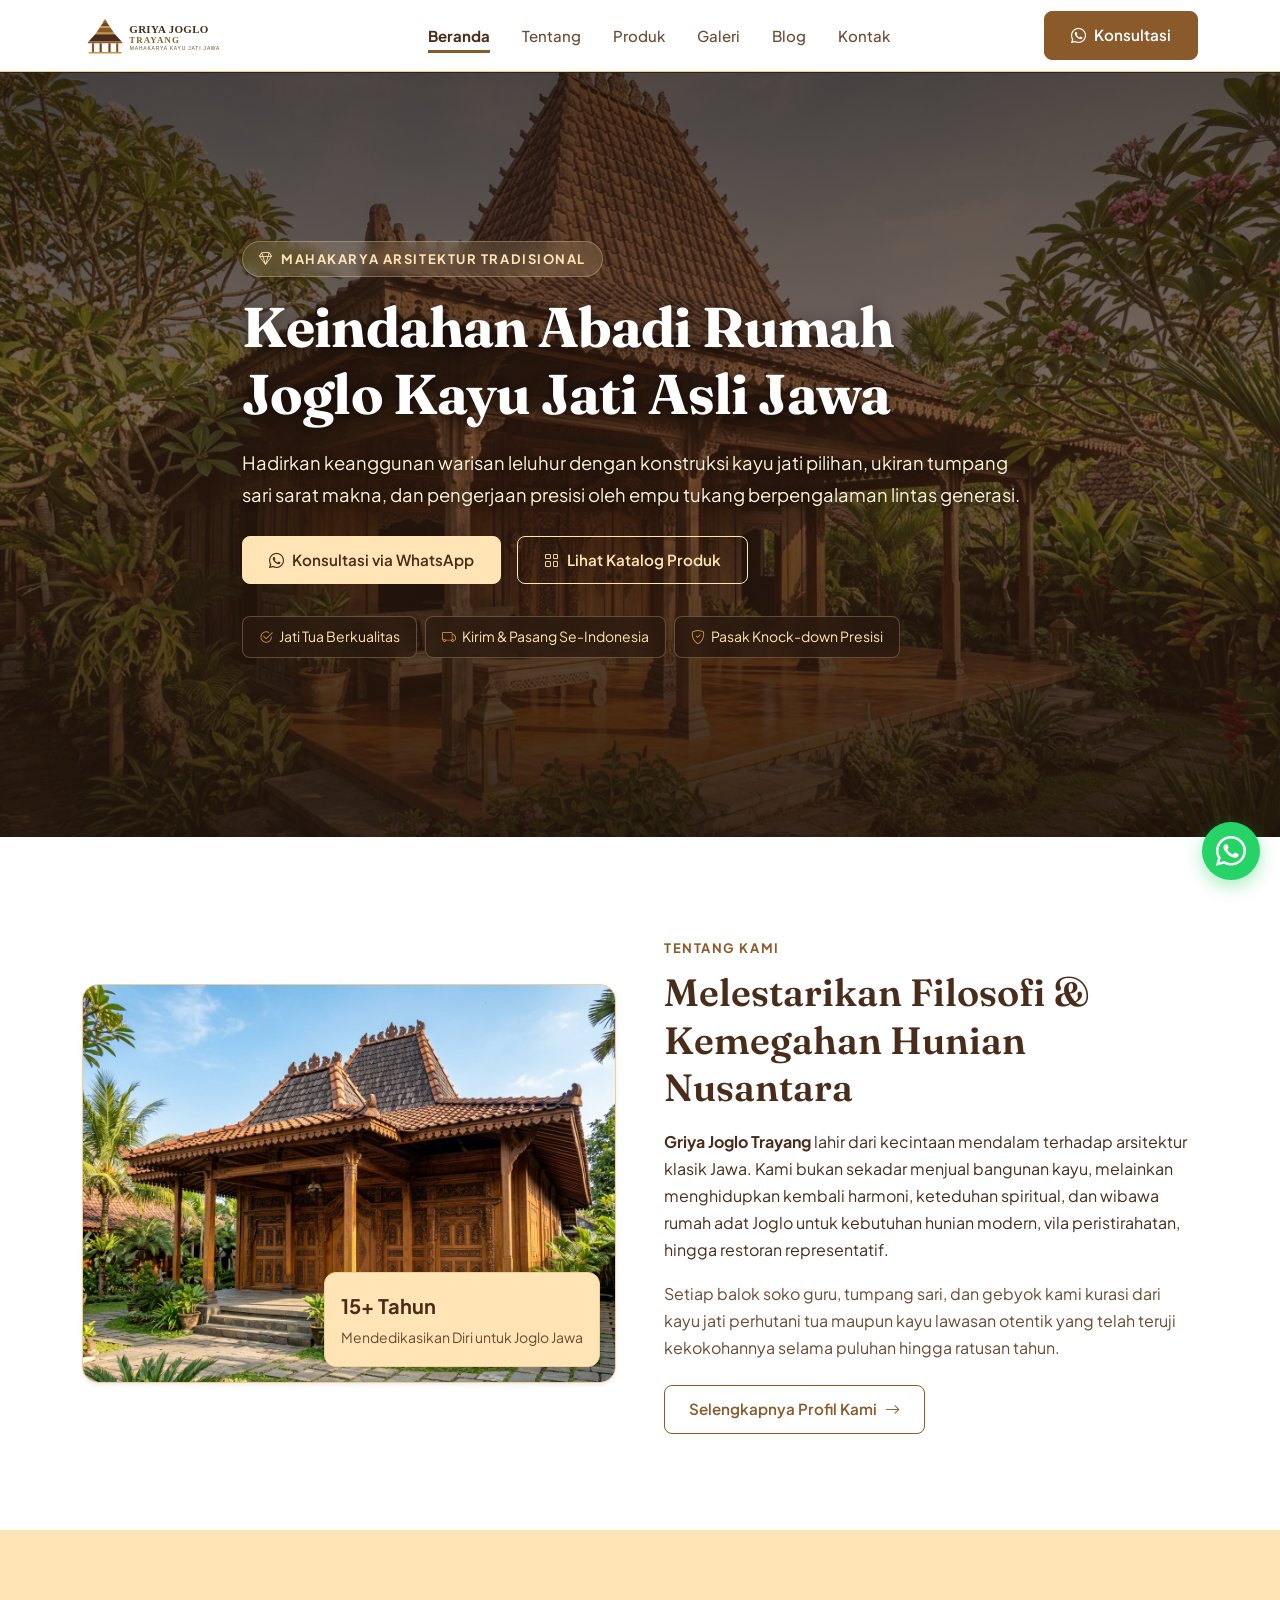
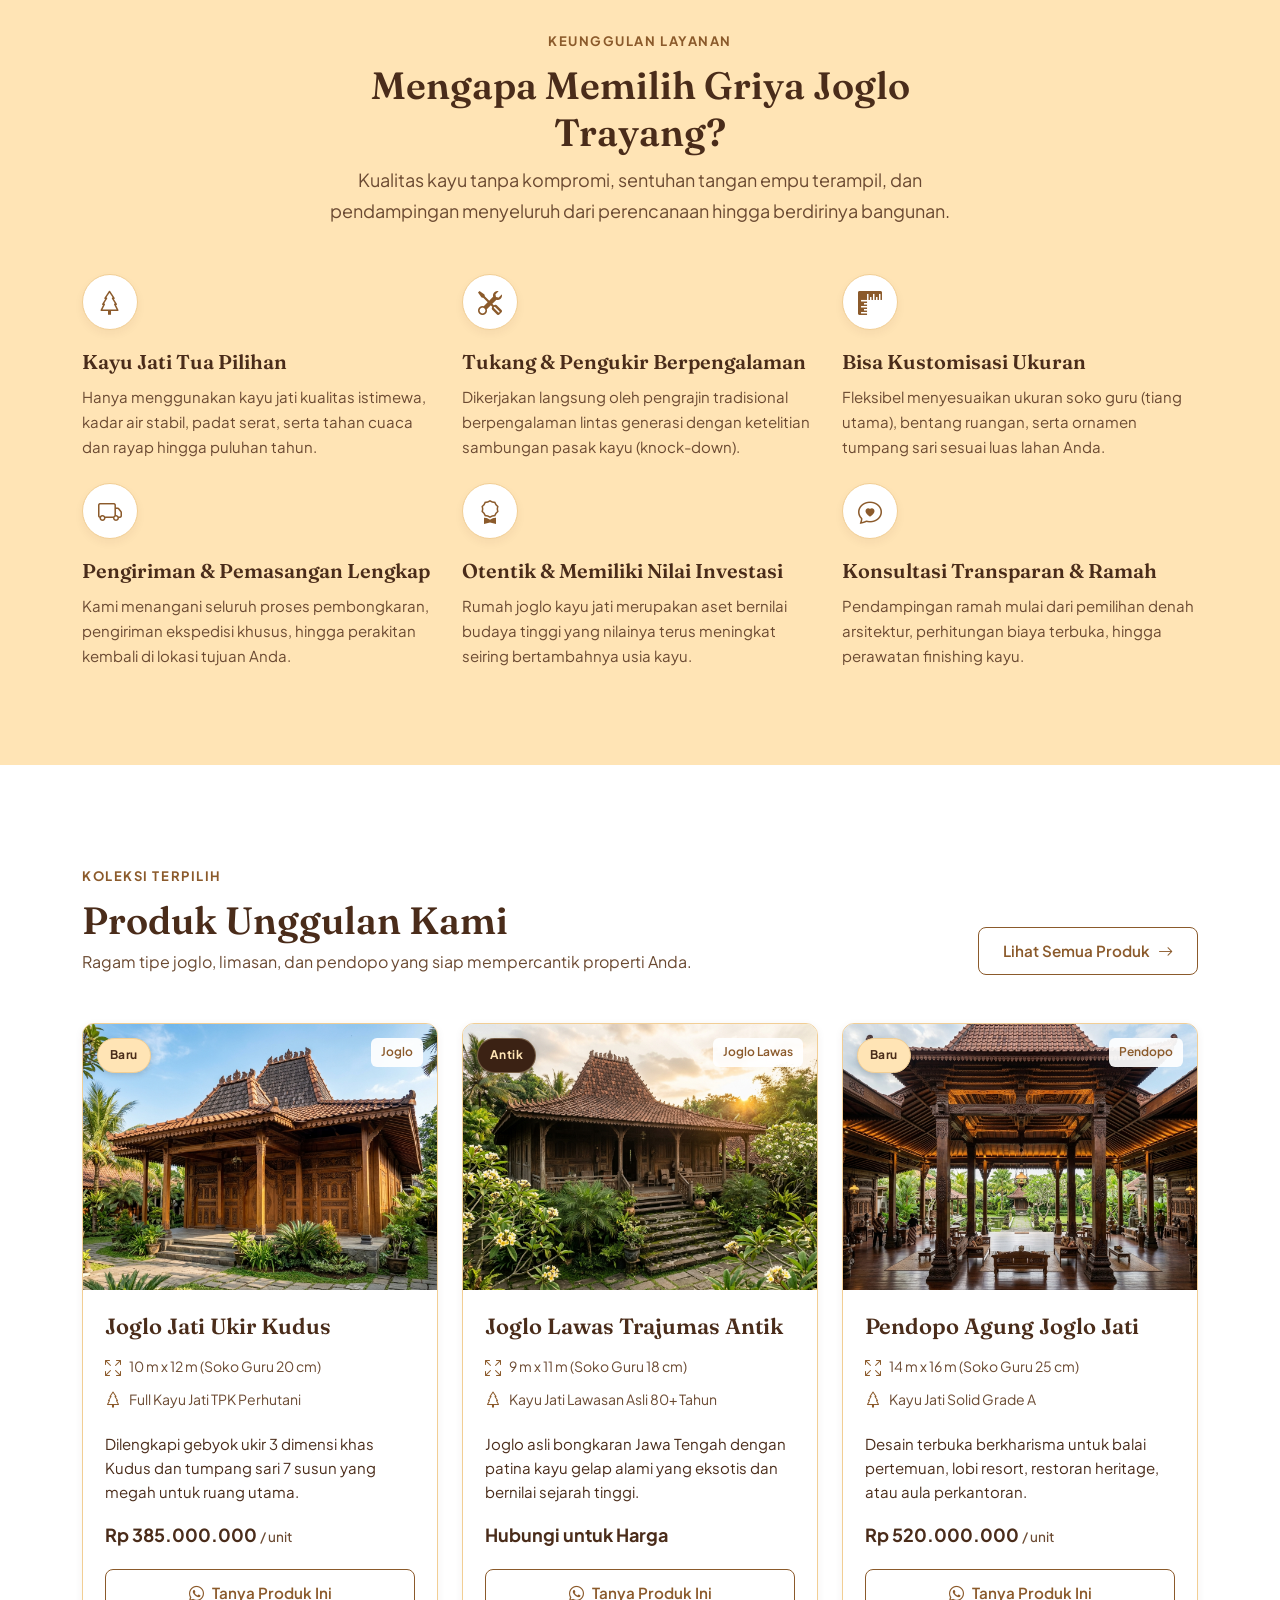
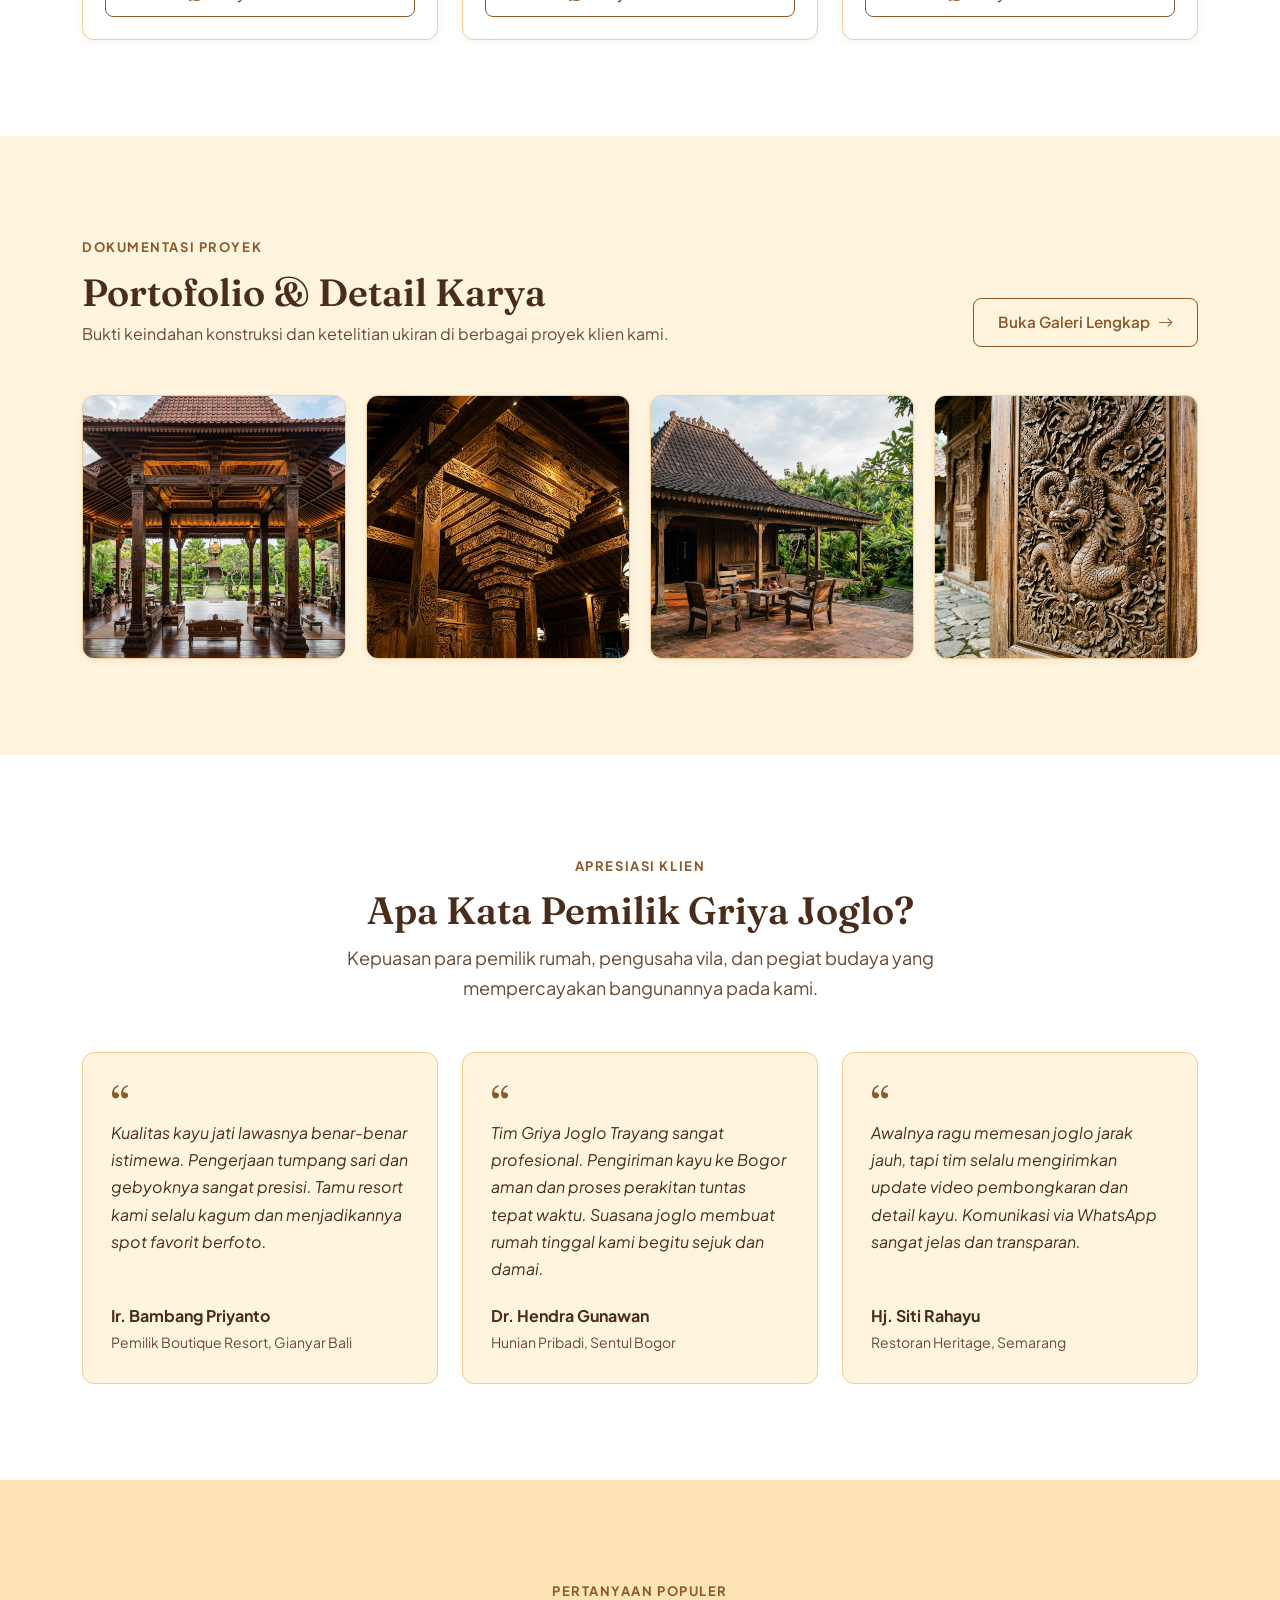
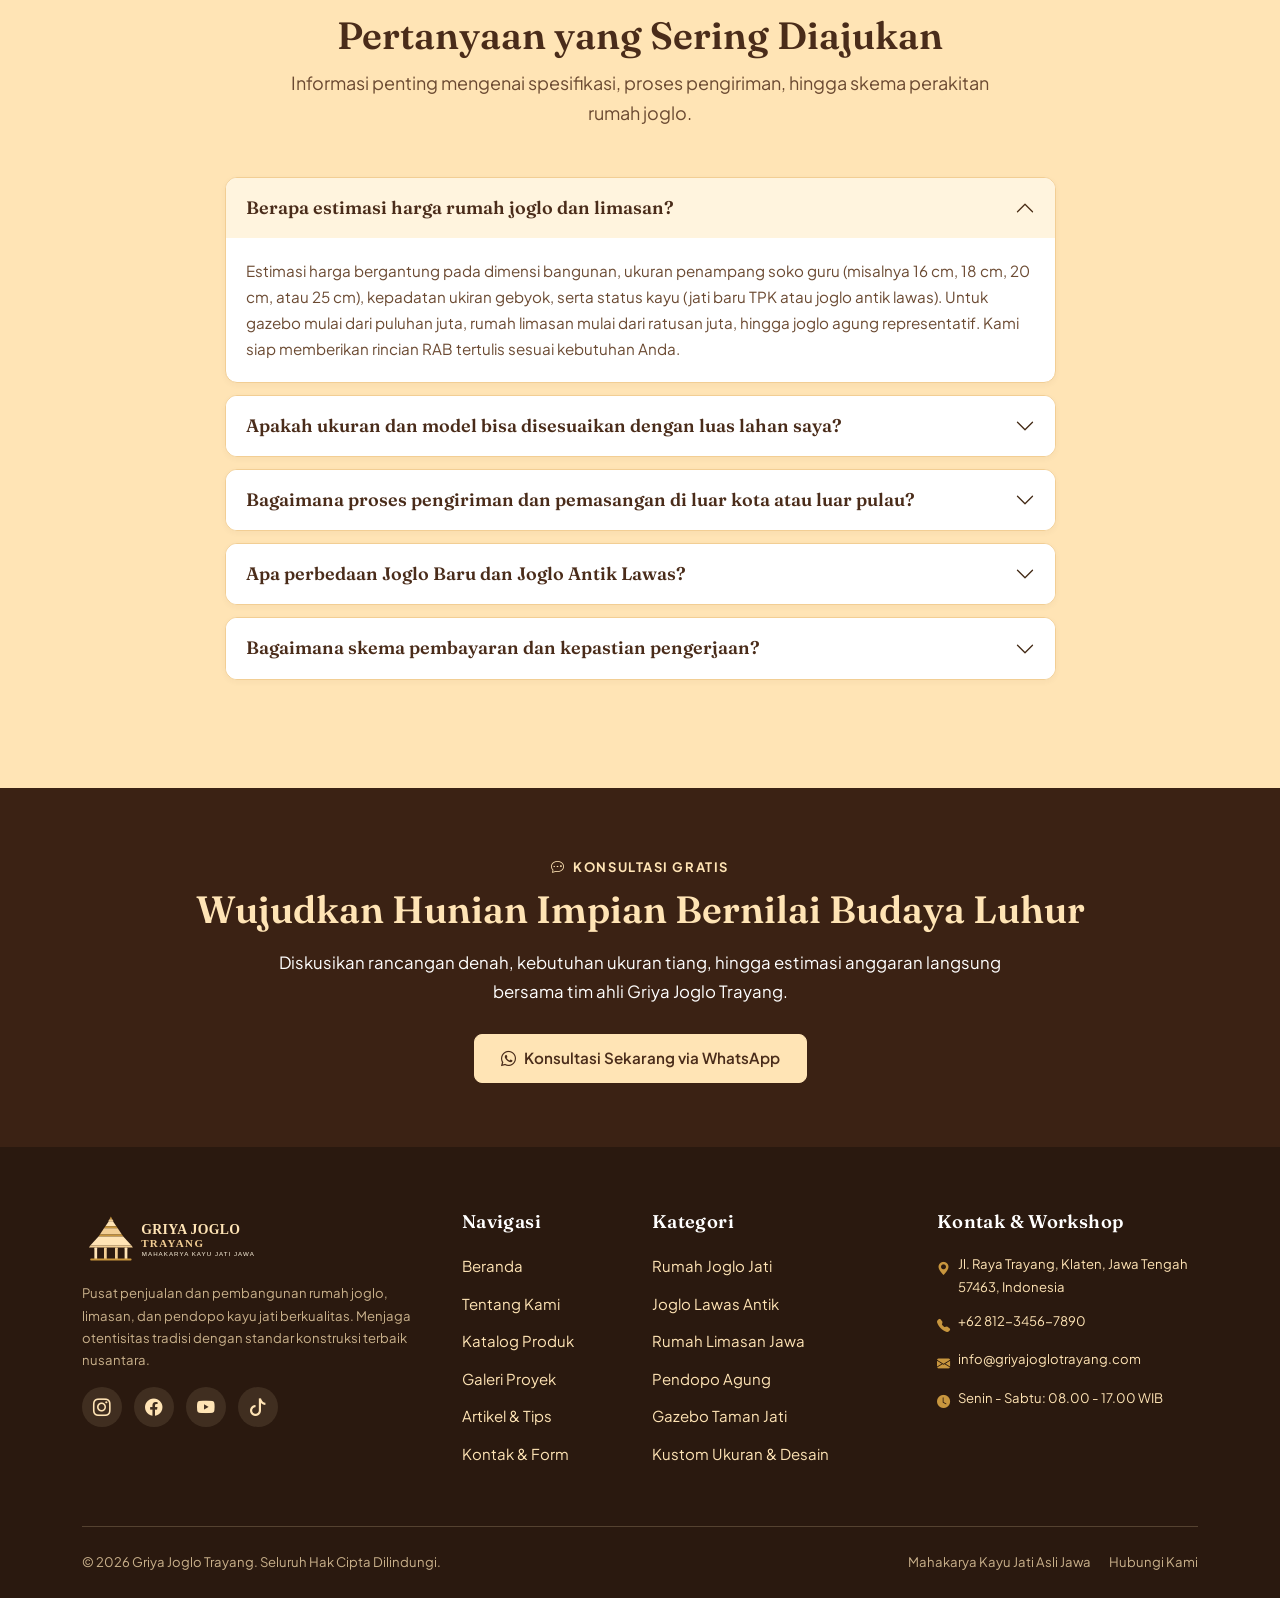
==== index.html @ 7062377d "first commit" ====
<!DOCTYPE html>
<html lang="id">
<head>
  <meta charset="UTF-8">
  <meta name="viewport" content="width=device-width, initial-scale=1.0">
  <title>Griya Joglo Trayang — Penjualan & Pengerjaan Rumah Joglo Jati Asli</title>
  <meta name="description" content="Spesialis penjualan dan pembangunan rumah joglo, limasan, dan pendopo kayu jati berkualitas tinggi. Melayani pembuatan baru, joglo antik lawas, custom ukuran, serta pengiriman dan perakitan ke seluruh Indonesia.">
  <meta name="keywords" content="jual rumah joglo, joglo jati, harga rumah joglo, joglo antik, pendopo joglo, rumah limasan, griya joglo trayang">
  <link rel="canonical" href="https://griyajoglotrayang.com/">

  <!-- Open Graph / Facebook -->
  <meta property="og:type" content="website">
  <meta property="og:url" content="https://griyajoglotrayang.com/">
  <meta property="og:title" content="Griya Joglo Trayang — Mahakarya Rumah Joglo Kayu Jati">
  <meta property="og:description" content="Katalog rumah joglo, limasan, dan pendopo kayu jati pilihan dengan pengerjaan tukang ahli berpengalaman. Konsultasi langsung via WhatsApp.">
  <meta property="og:image" content="assets/img/hero.jpg">

  <!-- Google Fonts -->
  <link rel="preconnect" href="https://fonts.googleapis.com">
  <link rel="preconnect" href="https://fonts.gstatic.com" crossorigin>
  <link href="https://fonts.googleapis.com/css2?family=Fraunces:opsz,wght@9..144,600&family=Plus+Jakarta+Sans:wght@400;500;600;700&display=swap" rel="stylesheet">

  <!-- Bootstrap 5.3 CSS & Icons -->
  <link href="https://cdn.jsdelivr.net/npm/bootstrap@5.3.3/dist/css/bootstrap.min.css" rel="stylesheet" integrity="sha384-QWTKZyjpPEjISv5WaRU9OFeRpok6YctnYmDr5pNlyT2bRjXh0JMhjY6hW+ALEwIH" crossorigin="anonymous">
  <link rel="stylesheet" href="https://cdn.jsdelivr.net/npm/bootstrap-icons@1.11.3/font/bootstrap-icons.min.css">

  <!-- Custom Stylesheet -->
  <link rel="stylesheet" href="assets/css/style.css">

  <!-- Structured Data JSON-LD -->
  <script type="application/ld+json">
  {
    "@context": "https://schema.org",
    "@graph": [
      {
        "@type": "Organization",
        "@id": "https://griyajoglotrayang.com/#organization",
        "name": "Griya Joglo Trayang",
        "url": "https://griyajoglotrayang.com/",
        "logo": "https://griyajoglotrayang.com/assets/img/logo.jpg",
        "description": "Pusat penjualan dan pembangunan rumah joglo, limasan, pendopo kayu jati berkualitas di Indonesia.",
        "telephone": "+6281234567890",
        "address": {
          "@type": "PostalAddress",
          "streetAddress": "Jl. Raya Trayang",
          "addressLocality": "Klaten",
          "addressRegion": "Jawa Tengah",
          "postalCode": "57463",
          "addressCountry": "ID"
        }
      },
      {
        "@type": "LocalBusiness",
        "@id": "https://griyajoglotrayang.com/#localbusiness",
        "name": "Griya Joglo Trayang",
        "image": "https://griyajoglotrayang.com/assets/img/hero.jpg",
        "telephone": "+6281234567890",
        "priceRange": "$$$$",
        "address": {
          "@type": "PostalAddress",
          "streetAddress": "Jl. Raya Trayang",
          "addressLocality": "Klaten",
          "addressRegion": "Jawa Tengah",
          "postalCode": "57463",
          "addressCountry": "ID"
        }
      },
      {
        "@type": "FAQPage",
        "mainEntity": [
          {
            "@type": "Question",
            "name": "Berapa kisaran harga rumah joglo di Griya Joglo Trayang?",
            "acceptedAnswer": {
              "@type": "Answer",
              "text": "Harga bervariasi mulai dari puluhan juta untuk gazebo taman hingga ratusan juta rupiah untuk joglo full jati dengan soko guru besar dan ukiran tumpang sari. Kami menyediakan transparansi estimasi biaya sesuai ukuran dan jenis kayu."
            }
          },
          {
            "@type": "Question",
            "name": "Apakah melayani pengiriman dan perakitan ke luar Jawa?",
            "acceptedAnswer": {
              "@type": "Answer",
              "text": "Ya, kami melayani pengiriman material dan instalasi lengkap bersama tim tukang ahli kami ke seluruh wilayah Indonesia (Sumatera, Kalimantan, Sulawesi, Bali, dll)."
            }
          },
          {
            "@type": "Question",
            "name": "Apa jenis kayu yang digunakan untuk rumah joglo?",
            "acceptedAnswer": {
              "@type": "Answer",
              "text": "Kayu utama yang kami gunakan adalah Kayu Jati Pilihan (Jati Perhutani / TPK dan Kayu Jati Lawas Reklamasi berpatina antik yang sudah kering sempurna dan anti rayap)."
            }
          }
        ]
      }
    ]
  }
  </script>
</head>
<body>

  <!-- 1. Header / Navbar -->
  <header>
    <nav class="navbar navbar-expand-lg gjt-navbar sticky-top" aria-label="Navigasi Utama">
      <div class="container">
        <a class="navbar-brand d-flex align-items-center" href="index.html" aria-label="Griya Joglo Trayang Beranda">
          <img src="assets/img/logo-light.svg" alt="Logo Griya Joglo Trayang" width="220" height="55">
        </a>
        <button class="navbar-toggler" type="button" data-bs-toggle="collapse" data-bs-target="#navbarMain" aria-controls="navbarMain" aria-expanded="false" aria-label="Buka navigasi menu">
          <i class="bi bi-list fs-2 text-ink"></i>
        </button>

        <div class="collapse navbar-collapse" id="navbarMain">
          <ul class="navbar-nav mx-auto mb-2 mb-lg-0">
            <li class="nav-item">
              <a class="nav-link active" aria-current="page" href="index.html">Beranda</a>
            </li>
            <li class="nav-item">
              <a class="nav-link" href="tentang.html">Tentang</a>
            </li>
            <li class="nav-item">
              <a class="nav-link" href="produk.html">Produk</a>
            </li>
            <li class="nav-item">
              <a class="nav-link" href="galeri.html">Galeri</a>
            </li>
            <li class="nav-item">
              <a class="nav-link" href="blog.html">Blog</a>
            </li>
            <li class="nav-item">
              <a class="nav-link" href="kontak.html">Kontak</a>
            </li>
          </ul>
          <div class="d-flex align-items-center mt-3 mt-lg-0">
            <a href="https://wa.me/6281234567890?text=Halo%20Griya%20Joglo%20Trayang,%20saya%20ingin%20berkonsultasi%20mengenai%20pembuatan%20rumah%20joglo." target="_blank" rel="noopener noreferrer" class="btn btn-primary w-100 w-lg-auto" aria-label="Konsultasi via WhatsApp">
              <i class="bi bi-whatsapp"></i> Konsultasi
            </a>
          </div>
        </div>
      </div>
    </nav>
  </header>

  <main>
    <!-- 2. Hero Section with Video Background -->
    <section class="hero-section" aria-label="Hero Griya Joglo Trayang">
      <!-- Background Video Player -->
      <div class="hero-video-wrap">
        <video class="hero-video" autoplay muted loop playsinline poster="assets/img/hero.jpg">
          <source src="assets/vidio/background.mp4" type="video/mp4">
          <source src="assets/video/background.mp4" type="video/mp4">
          <source src="background.mp4" type="video/mp4">
          Browser Anda tidak mendukung video tag.
        </video>
        <div class="hero-video-overlay"></div>
      </div>

      <!-- Hero Content Overlay -->
      <div class="container position-relative hero-content">
        <div class="reveal">
          <span class="eyebrow"><i class="bi bi-gem me-1"></i> Mahakarya Arsitektur Tradisional</span>
          <h1 class="display-4 fw-bold">Keindahan Abadi Rumah Joglo Kayu Jati Asli Jawa</h1>
          <p class="lead-text mb-4 text-constrained">
            Hadirkan keanggunan warisan leluhur dengan konstruksi kayu jati pilihan, ukiran tumpang sari sarat makna, dan pengerjaan presisi oleh empu tukang berpengalaman lintas generasi.
          </p>
          <div class="d-flex flex-wrap gap-3 mb-4">
            <a href="https://wa.me/6281234567890?text=Halo%20Griya%20Joglo%20Trayang,%20saya%20tertarik%20konsultasi%20desain%20dan%20anggaran%20rumah%20joglo." target="_blank" rel="noopener noreferrer" class="btn btn-moccasin btn-lg" aria-label="Konsultasi via WhatsApp">
              <i class="bi bi-whatsapp"></i> Konsultasi via WhatsApp
            </a>
            <a href="produk.html" class="btn btn-outline-moccasin btn-lg">
              <i class="bi bi-grid"></i> Lihat Katalog Produk
            </a>
          </div>
          <div class="d-flex flex-wrap gap-2 text-moccasin pt-2">
            <div class="hero-badge-pill"><i class="bi bi-check2-circle text-gold me-1"></i> Jati Tua Berkualitas</div>
            <div class="hero-badge-pill"><i class="bi bi-truck text-gold me-1"></i> Kirim & Pasang Se-Indonesia</div>
            <div class="hero-badge-pill"><i class="bi bi-shield-check text-gold me-1"></i> Pasak Knock-down Presisi</div>
          </div>
        </div>
      </div>
    </section>

    <!-- 3. Tentang Section (Putih) -->
    <section class="section-padding bg-white" aria-labelledby="heading-tentang">
      <div class="container">
        <div class="row align-items-center g-5">
          <div class="col-lg-6 order-2 order-lg-1 reveal">
            <div class="position-relative">
              <img src="assets/img/joglo-kudus.jpg" alt="Keahlian Pahat dan Gebyok Joglo Kudus" class="img-fluid rounded-4 shadow-sm border" width="600" height="450" loading="lazy">
              <div class="bg-moccasin p-3 rounded-3 border position-absolute bottom-0 end-0 m-3 d-none d-sm-block shadow-sm">
                <span class="d-block fw-bold text-ink fs-5 font-serif">15+ Tahun</span>
                <span class="small text-ink-muted">Mendedikasikan Diri untuk Joglo Jawa</span>
              </div>
            </div>
          </div>
          <div class="col-lg-6 order-1 order-lg-2 reveal">
            <span class="eyebrow">Tentang Kami</span>
            <h2 id="heading-tentang" class="mb-3">Melestarikan Filosofi & Kemegahan Hunian Nusantara</h2>
            <p class="text-constrained mb-3">
              <strong>Griya Joglo Trayang</strong> lahir dari kecintaan mendalam terhadap arsitektur klasik Jawa. Kami bukan sekadar menjual bangunan kayu, melainkan menghidupkan kembali harmoni, keteduhan spiritual, dan wibawa rumah adat Joglo untuk kebutuhan hunian modern, vila peristirahatan, hingga restoran representatif.
            </p>
            <p class="text-constrained text-ink-muted mb-4">
              Setiap balok soko guru, tumpang sari, dan gebyok kami kurasi dari kayu jati perhutani tua maupun kayu lawasan otentik yang telah teruji kekokohannya selama puluhan hingga ratusan tahun.
            </p>
            <a href="tentang.html" class="btn btn-outline-brand">
              Selengkapnya Profil Kami <i class="bi bi-arrow-right"></i>
            </a>
          </div>
        </div>
      </div>
    </section>

    <!-- 4. Why Choose Us Section (Moccasin) -->
    <section class="section-padding bg-moccasin" aria-labelledby="heading-why">
      <div class="container">
        <div class="section-header text-center mx-auto" style="max-width: 680px;">
          <span class="eyebrow">Keunggulan Layanan</span>
          <h2 id="heading-why" class="mb-2">Mengapa Memilih Griya Joglo Trayang?</h2>
          <p class="lead-text">Kualitas kayu tanpa kompromi, sentuhan tangan empu terampil, dan pendampingan menyeluruh dari perencanaan hingga berdirinya bangunan.</p>
        </div>

        <div class="row g-4">
          <div class="col-md-6 col-lg-4 reveal">
            <div class="feature-box">
              <div class="feature-icon-bubble">
                <i class="bi bi-tree"></i>
              </div>
              <h3>Kayu Jati Tua Pilihan</h3>
              <p>Hanya menggunakan kayu jati kualitas istimewa, kadar air stabil, padat serat, serta tahan cuaca dan rayap hingga puluhan tahun.</p>
            </div>
          </div>

          <div class="col-md-6 col-lg-4 reveal">
            <div class="feature-box">
              <div class="feature-icon-bubble">
                <i class="bi bi-tools"></i>
              </div>
              <h3>Tukang & Pengukir Berpengalaman</h3>
              <p>Dikerjakan langsung oleh pengrajin tradisional berpengalaman lintas generasi dengan ketelitian sambungan pasak kayu (knock-down).</p>
            </div>
          </div>

          <div class="col-md-6 col-lg-4 reveal">
            <div class="feature-box">
              <div class="feature-icon-bubble">
                <i class="bi bi-rulers"></i>
              </div>
              <h3>Bisa Kustomisasi Ukuran</h3>
              <p>Fleksibel menyesuaikan ukuran soko guru (tiang utama), bentang ruangan, serta ornamen tumpang sari sesuai luas lahan Anda.</p>
            </div>
          </div>

          <div class="col-md-6 col-lg-4 reveal">
            <div class="feature-box">
              <div class="feature-icon-bubble">
                <i class="bi bi-truck"></i>
              </div>
              <h3>Pengiriman & Pemasangan Lengkap</h3>
              <p>Kami menangani seluruh proses pembongkaran, pengiriman ekspedisi khusus, hingga perakitan kembali di lokasi tujuan Anda.</p>
            </div>
          </div>

          <div class="col-md-6 col-lg-4 reveal">
            <div class="feature-box">
              <div class="feature-icon-bubble">
                <i class="bi bi-award"></i>
              </div>
              <h3>Otentik & Memiliki Nilai Investasi</h3>
              <p>Rumah joglo kayu jati merupakan aset bernilai budaya tinggi yang nilainya terus meningkat seiring bertambahnya usia kayu.</p>
            </div>
          </div>

          <div class="col-md-6 col-lg-4 reveal">
            <div class="feature-box">
              <div class="feature-icon-bubble">
                <i class="bi bi-chat-heart"></i>
              </div>
              <h3>Konsultasi Transparan & Ramah</h3>
              <p>Pendampingan ramah mulai dari pemilihan denah arsitektur, perhitungan biaya terbuka, hingga perawatan finishing kayu.</p>
            </div>
          </div>
        </div>
      </div>
    </section>

    <!-- 5. Produk Unggulan Section (Putih) -->
    <section class="section-padding bg-white" aria-labelledby="heading-produk-beranda">
      <div class="container">
        <div class="d-flex flex-column flex-md-row justify-content-between align-items-md-end section-header">
          <div>
            <span class="eyebrow">Koleksi Terpilih</span>
            <h2 id="heading-produk-beranda" class="mb-1">Produk Unggulan Kami</h2>
            <p class="text-ink-muted mb-0">Ragam tipe joglo, limasan, dan pendopo yang siap mempercantik properti Anda.</p>
          </div>
          <div class="mt-3 mt-md-0">
            <a href="produk.html" class="btn btn-outline-brand">
              Lihat Semua Produk <i class="bi bi-arrow-right"></i>
            </a>
          </div>
        </div>

        <div class="row g-4">
          <!-- Card 1 -->
          <div class="col-md-6 col-lg-4 reveal">
            <div class="gjt-card">
              <div class="card-img-wrap">
                <span class="badge-condition baru">Baru</span>
                <span class="badge-category">Joglo</span>
                <img src="assets/img/joglo-kudus.jpg" alt="Joglo Jati Ukir Kudus" width="600" height="450" loading="lazy">
              </div>
              <div class="card-body-custom">
                <h3>Joglo Jati Ukir Kudus</h3>
                <ul class="product-specs">
                  <li><i class="bi bi-arrows-fullscreen"></i> 10 m x 12 m (Soko Guru 20 cm)</li>
                  <li><i class="bi bi-tree"></i> Full Kayu Jati TPK Perhutani</li>
                </ul>
                <p class="product-desc">Dilengkapi gebyok ukir 3 dimensi khas Kudus dan tumpang sari 7 susun yang megah untuk ruang utama.</p>
                <div class="product-price">Rp 385.000.000 <span>/ unit</span></div>
                <button type="button" class="btn btn-outline-brand w-100 mt-auto" onclick="tanyaProduk('Joglo Jati Ukir Kudus')">
                  <i class="bi bi-whatsapp"></i> Tanya Produk Ini
                </button>
              </div>
            </div>
          </div>

          <!-- Card 2 -->
          <div class="col-md-6 col-lg-4 reveal">
            <div class="gjt-card">
              <div class="card-img-wrap">
                <span class="badge-condition antik">Antik</span>
                <span class="badge-category">Joglo Lawas</span>
                <img src="assets/img/joglo-antik.jpg" alt="Joglo Lawas Antik Trajumas" width="600" height="450" loading="lazy">
              </div>
              <div class="card-body-custom">
                <h3>Joglo Lawas Trajumas Antik</h3>
                <ul class="product-specs">
                  <li><i class="bi bi-arrows-fullscreen"></i> 9 m x 11 m (Soko Guru 18 cm)</li>
                  <li><i class="bi bi-tree"></i> Kayu Jati Lawasan Asli 80+ Tahun</li>
                </ul>
                <p class="product-desc">Joglo asli bongkaran Jawa Tengah dengan patina kayu gelap alami yang eksotis dan bernilai sejarah tinggi.</p>
                <div class="product-price">Hubungi untuk Harga</div>
                <button type="button" class="btn btn-outline-brand w-100 mt-auto" onclick="tanyaProduk('Joglo Lawas Trajumas Antik')">
                  <i class="bi bi-whatsapp"></i> Tanya Produk Ini
                </button>
              </div>
            </div>
          </div>

          <!-- Card 3 -->
          <div class="col-md-6 col-lg-4 reveal">
            <div class="gjt-card">
              <div class="card-img-wrap">
                <span class="badge-condition baru">Baru</span>
                <span class="badge-category">Pendopo</span>
                <img src="assets/img/joglo-pendopo.jpg" alt="Pendopo Agung Joglo Jati" width="600" height="450" loading="lazy">
              </div>
              <div class="card-body-custom">
                <h3>Pendopo Agung Joglo Jati</h3>
                <ul class="product-specs">
                  <li><i class="bi bi-arrows-fullscreen"></i> 14 m x 16 m (Soko Guru 25 cm)</li>
                  <li><i class="bi bi-tree"></i> Kayu Jati Solid Grade A</li>
                </ul>
                <p class="product-desc">Desain terbuka berkharisma untuk balai pertemuan, lobi resort, restoran heritage, atau aula perkantoran.</p>
                <div class="product-price">Rp 520.000.000 <span>/ unit</span></div>
                <button type="button" class="btn btn-outline-brand w-100 mt-auto" onclick="tanyaProduk('Pendopo Agung Joglo Jati')">
                  <i class="bi bi-whatsapp"></i> Tanya Produk Ini
                </button>
              </div>
            </div>
          </div>
        </div>
      </div>
    </section>

    <!-- 6. Galeri Cuplikan Section (Moccasin Soft) -->
    <section class="section-padding bg-moccasin-soft" aria-labelledby="heading-galeri-beranda">
      <div class="container">
        <div class="d-flex flex-column flex-md-row justify-content-between align-items-md-end section-header">
          <div>
            <span class="eyebrow">Dokumentasi Proyek</span>
            <h2 id="heading-galeri-beranda" class="mb-1">Portofolio & Detail Karya</h2>
            <p class="text-ink-muted mb-0">Bukti keindahan konstruksi dan ketelitian ukiran di berbagai proyek klien kami.</p>
          </div>
          <div class="mt-3 mt-md-0">
            <a href="galeri.html" class="btn btn-outline-brand">
              Buka Galeri Lengkap <i class="bi bi-arrow-right"></i>
            </a>
          </div>
        </div>

        <div class="gallery-grid">
          <div class="gallery-item">
            <img src="assets/img/joglo-pendopo.jpg" alt="Pendopo Joglo Resort di Bali" width="400" height="400" loading="lazy">
            <div class="gallery-overlay">
              <span class="gallery-caption-title">Pendopo Resort Wisata</span>
              <span class="gallery-caption-sub">Proyek Ubud, Bali</span>
            </div>
          </div>
          <div class="gallery-item">
            <img src="assets/img/tumpang-sari.jpg" alt="Detail Ukir Tumpang Sari 9 Tingkat" width="400" height="400" loading="lazy">
            <div class="gallery-overlay">
              <span class="gallery-caption-title">Tumpang Sari 9 Tingkat</span>
              <span class="gallery-caption-sub">Detail Ukiran Khas Jawa</span>
            </div>
          </div>
          <div class="gallery-item">
            <img src="assets/img/rumah-limasan.jpg" alt="Rumah Limasan Jawa Modern" width="400" height="400" loading="lazy">
            <div class="gallery-overlay">
              <span class="gallery-caption-title">Rumah Limasan Jawa</span>
              <span class="gallery-caption-sub">Vila Keluarga, Yogyakarta</span>
            </div>
          </div>
          <div class="gallery-item">
            <img src="assets/img/gebyok-ukir.jpg" alt="Pintu Gebyok Ukir Relief Tiga Dimensi" width="400" height="400" loading="lazy">
            <div class="gallery-overlay">
              <span class="gallery-caption-title">Gebyok Relief 3D</span>
              <span class="gallery-caption-sub">Karya Empu Pengukir Trayang</span>
            </div>
          </div>
        </div>
      </div>
    </section>

    <!-- 7. Testimoni Section (Putih) -->
    <section class="section-padding bg-white" aria-labelledby="heading-testimoni">
      <div class="container">
        <div class="section-header text-center mx-auto" style="max-width: 680px;">
          <span class="eyebrow">Apresiasi Klien</span>
          <h2 id="heading-testimoni" class="mb-2">Apa Kata Pemilik Griya Joglo?</h2>
          <p class="lead-text">Kepuasan para pemilik rumah, pengusaha vila, dan pegiat budaya yang mempercayakan bangunannya pada kami.</p>
        </div>

        <div class="row g-4 testimonial-scroll-wrap">
          <!-- Testimoni 1 -->
          <div class="col-md-4 testimonial-scroll-item reveal">
            <div class="testimonial-card">
              <div>
                <span class="testimonial-quote-icon">“</span>
                <p class="testimonial-text">
                  Kualitas kayu jati lawasnya benar-benar istimewa. Pengerjaan tumpang sari dan gebyoknya sangat presisi. Tamu resort kami selalu kagum dan menjadikannya spot favorit berfoto.
                </p>
              </div>
              <div>
                <div class="testimonial-author">Ir. Bambang Priyanto</div>
                <div class="testimonial-location">Pemilik Boutique Resort, Gianyar Bali</div>
              </div>
            </div>
          </div>

          <!-- Testimoni 2 -->
          <div class="col-md-4 testimonial-scroll-item reveal">
            <div class="testimonial-card">
              <div>
                <span class="testimonial-quote-icon">“</span>
                <p class="testimonial-text">
                  Tim Griya Joglo Trayang sangat profesional. Pengiriman kayu ke Bogor aman dan proses perakitan tuntas tepat waktu. Suasana joglo membuat rumah tinggal kami begitu sejuk dan damai.
                </p>
              </div>
              <div>
                <div class="testimonial-author">Dr. Hendra Gunawan</div>
                <div class="testimonial-location">Hunian Pribadi, Sentul Bogor</div>
              </div>
            </div>
          </div>

          <!-- Testimoni 3 -->
          <div class="col-md-4 testimonial-scroll-item reveal">
            <div class="testimonial-card">
              <div>
                <span class="testimonial-quote-icon">“</span>
                <p class="testimonial-text">
                  Awalnya ragu memesan joglo jarak jauh, tapi tim selalu mengirimkan update video pembongkaran dan detail kayu. Komunikasi via WhatsApp sangat jelas dan transparan.
                </p>
              </div>
              <div>
                <div class="testimonial-author">Hj. Siti Rahayu</div>
                <div class="testimonial-location">Restoran Heritage, Semarang</div>
              </div>
            </div>
          </div>
        </div>
      </div>
    </section>

    <!-- 8. FAQ Section (Moccasin) -->
    <section class="section-padding bg-moccasin" aria-labelledby="heading-faq">
      <div class="container">
        <div class="section-header text-center mx-auto" style="max-width: 720px;">
          <span class="eyebrow">Pertanyaan Populer</span>
          <h2 id="heading-faq" class="mb-2">Pertanyaan yang Sering Diajukan</h2>
          <p class="lead-text">Informasi penting mengenai spesifikasi, proses pengiriman, hingga skema perakitan rumah joglo.</p>
        </div>

        <div class="row justify-content-center">
          <div class="col-lg-9">
            <div class="accordion accordion-gjt" id="accordionFaq">
              <!-- Item 1 -->
              <div class="accordion-item reveal">
                <h3 class="accordion-header" id="faqHeading1">
                  <button class="accordion-button" type="button" data-bs-toggle="collapse" data-bs-target="#faqCollapse1" aria-expanded="true" aria-controls="faqCollapse1">
                    Berapa estimasi harga rumah joglo dan limasan?
                  </button>
                </h3>
                <div id="faqCollapse1" class="accordion-collapse collapse show" aria-labelledby="faqHeading1" data-bs-parent="#accordionFaq">
                  <div class="accordion-body">
                    Estimasi harga bergantung pada dimensi bangunan, ukuran penampang soko guru (misalnya 16 cm, 18 cm, 20 cm, atau 25 cm), kepadatan ukiran gebyok, serta status kayu (jati baru TPK atau joglo antik lawas). Untuk gazebo mulai dari puluhan juta, rumah limasan mulai dari ratusan juta, hingga joglo agung representatif. Kami siap memberikan rincian RAB tertulis sesuai kebutuhan Anda.
                  </div>
                </div>
              </div>

              <!-- Item 2 -->
              <div class="accordion-item reveal">
                <h3 class="accordion-header" id="faqHeading2">
                  <button class="accordion-button collapsed" type="button" data-bs-toggle="collapse" data-bs-target="#faqCollapse2" aria-expanded="false" aria-controls="faqCollapse2">
                    Apakah ukuran dan model bisa disesuaikan dengan luas lahan saya?
                  </button>
                </h3>
                <div id="faqCollapse2" class="accordion-collapse collapse" aria-labelledby="faqHeading2" data-bs-parent="#accordionFaq">
                  <div class="accordion-body">
                    Tentu bisa. Kami menyediakan layanan kustomisasi ukuran ruang, tata letak dinding gebyok (apakah terbuka, setengah kaca, atau full ukir tertutup), serta perpaduan antara nuansa tradisional dan fasilitas modern (kamar mandi dalam, pencahayaan hidden LED, dll).
                  </div>
                </div>
              </div>

              <!-- Item 3 -->
              <div class="accordion-item reveal">
                <h3 class="accordion-header" id="faqHeading3">
                  <button class="accordion-button collapsed" type="button" data-bs-toggle="collapse" data-bs-target="#faqCollapse3" aria-expanded="false" aria-controls="faqCollapse3">
                    Bagaimana proses pengiriman dan pemasangan di luar kota atau luar pulau?
                  </button>
                </h3>
                <div id="faqCollapse3" class="accordion-collapse collapse" aria-labelledby="faqHeading3" data-bs-parent="#accordionFaq">
                  <div class="accordion-body">
                    Seluruh komponen kayu dirangkai dengan sistem pasak knock-down yang telah diberi kode nomor sebelum dibongkar di workshop kami. Kami mengurus armada truk kontainer langsung ke lokasi Anda, dan memberangkatkan tim tukang spesialis untuk memimpin proses pendirian (erection) hingga bangunan berdiri kokoh.
                  </div>
                </div>
              </div>

              <!-- Item 4 -->
              <div class="accordion-item reveal">
                <h3 class="accordion-header" id="faqHeading4">
                  <button class="accordion-button collapsed" type="button" data-bs-toggle="collapse" data-bs-target="#faqCollapse4" aria-expanded="false" aria-controls="faqCollapse4">
                    Apa perbedaan Joglo Baru dan Joglo Antik Lawas?
                  </button>
                </h3>
                <div id="faqCollapse4" class="accordion-collapse collapse" aria-labelledby="faqHeading4" data-bs-parent="#accordionFaq">
                  <div class="accordion-body">
                    Joglo Baru diproduksi dari balok kayu jati Perhutani pilihan dengan dimensi dan ukiran baru sesuai selera pemesan. Sedangkan Joglo Lawas merupakan rumah tradisional otentik berusia puluhan hingga ratusan tahun yang dibongkar dari desa-desa bersejarah, kemudian direstorasi dengan mempertahankan patina antik dan nilai historisnya.
                  </div>
                </div>
              </div>

              <!-- Item 5 -->
              <div class="accordion-item reveal">
                <h3 class="accordion-header" id="faqHeading5">
                  <button class="accordion-button collapsed" type="button" data-bs-toggle="collapse" data-bs-target="#faqCollapse5" aria-expanded="false" aria-controls="faqCollapse5">
                    Bagaimana skema pembayaran dan kepastian pengerjaan?
                  </button>
                </h3>
                <div id="faqCollapse5" class="accordion-collapse collapse" aria-labelledby="faqHeading5" data-bs-parent="#accordionFaq">
                  <div class="accordion-body">
                    Pembayaran dilakukan bertahap sesuai progres kerja: tanda jadi (DP), pembayaran tahap pengerjaan kayu di workshop, pelunasan saat pengiriman, dan sisa retensi setelah perakitan selesai di lokasi pemesan. Surat perjanjian kerjasama (SPK) resmi disediakan untuk keamanan dan kenyamanan kedua pihak.
                  </div>
                </div>
              </div>
            </div>
          </div>
        </div>
      </div>
    </section>

    <!-- 9. CTA Band (Bark) -->
    <section class="cta-band" aria-label="Ajakan Konsultasi">
      <div class="container position-relative reveal">
        <span class="eyebrow eyebrow-moccasin mb-2"><i class="bi bi-chat-dots me-1"></i> Konsultasi Gratis</span>
        <h2 class="mb-3">Wujudkan Hunian Impian Bernilai Budaya Luhur</h2>
        <p>Diskusikan rancangan denah, kebutuhan ukuran tiang, hingga estimasi anggaran langsung bersama tim ahli Griya Joglo Trayang.</p>
        <a href="https://wa.me/6281234567890?text=Halo%20Griya%20Joglo%20Trayang,%20saya%20ingin%20berkonsultasi%20mengenai%20rencana%20pembangunan%20rumah%20joglo." target="_blank" rel="noopener noreferrer" class="btn btn-moccasin btn-lg" aria-label="Konsultasi via WhatsApp">
          <i class="bi bi-whatsapp"></i> Konsultasi Sekarang via WhatsApp
        </a>
      </div>
    </section>
  </main>

  <!-- 10. Footer (Dark Background) -->
  <footer class="site-footer" aria-label="Footer Website">
    <div class="container">
      <div class="row g-4">
        <!-- Kolom 1: Brand & Profil -->
        <div class="col-lg-4 col-md-6">
          <img src="assets/img/logo-dark.svg" alt="Logo Griya Joglo Trayang" width="220" height="55" class="mb-3">
          <p class="small text-moccasin opacity-75 mb-3">
            Pusat penjualan dan pembangunan rumah joglo, limasan, dan pendopo kayu jati berkualitas. Menjaga otentisitas tradisi dengan standar konstruksi terbaik nusantara.
          </p>
          <div class="social-icons">
            <a href="https://instagram.com" target="_blank" rel="noopener noreferrer" class="social-link" aria-label="Instagram Griya Joglo Trayang"><i class="bi bi-instagram"></i></a>
            <a href="https://facebook.com" target="_blank" rel="noopener noreferrer" class="social-link" aria-label="Facebook Griya Joglo Trayang"><i class="bi bi-facebook"></i></a>
            <a href="https://youtube.com" target="_blank" rel="noopener noreferrer" class="social-link" aria-label="YouTube Griya Joglo Trayang"><i class="bi bi-youtube"></i></a>
            <a href="https://tiktok.com" target="_blank" rel="noopener noreferrer" class="social-link" aria-label="TikTok Griya Joglo Trayang"><i class="bi bi-tiktok"></i></a>
          </div>
        </div>

        <!-- Kolom 2: Tautan Cepat -->
        <div class="col-lg-2 col-md-6 col-6">
          <h4 class="footer-title">Navigasi</h4>
          <ul class="footer-nav">
            <li><a href="index.html">Beranda</a></li>
            <li><a href="tentang.html">Tentang Kami</a></li>
            <li><a href="produk.html">Katalog Produk</a></li>
            <li><a href="galeri.html">Galeri Proyek</a></li>
            <li><a href="blog.html">Artikel & Tips</a></li>
            <li><a href="kontak.html">Kontak & Form</a></li>
          </ul>
        </div>

        <!-- Kolom 3: Layanan & Produk -->
        <div class="col-lg-3 col-md-6 col-6">
          <h4 class="footer-title">Kategori</h4>
          <ul class="footer-nav">
            <li><a href="produk.html">Rumah Joglo Jati</a></li>
            <li><a href="produk.html">Joglo Lawas Antik</a></li>
            <li><a href="produk.html">Rumah Limasan Jawa</a></li>
            <li><a href="produk.html">Pendopo Agung</a></li>
            <li><a href="produk.html">Gazebo Taman Jati</a></li>
            <li><a href="produk.html">Kustom Ukuran & Desain</a></li>
          </ul>
        </div>

        <!-- Kolom 4: Kontak & Workshop -->
        <div class="col-lg-3 col-md-6">
          <h4 class="footer-title">Kontak & Workshop</h4>
          <ul class="footer-nav text-moccasin opacity-90 small">
            <li class="d-flex gap-2">
              <i class="bi bi-geo-alt-fill text-gold mt-1"></i>
              <span>Jl. Raya Trayang, Klaten, Jawa Tengah 57463, Indonesia</span>
            </li>
            <li class="d-flex gap-2">
              <i class="bi bi-telephone-fill text-gold mt-1"></i>
              <span>+62 812-3456-7890</span>
            </li>
            <li class="d-flex gap-2">
              <i class="bi bi-envelope-fill text-gold mt-1"></i>
              <span>info@griyajoglotrayang.com</span>
            </li>
            <li class="d-flex gap-2">
              <i class="bi bi-clock-fill text-gold mt-1"></i>
              <span>Senin - Sabtu: 08.00 - 17.00 WIB</span>
            </li>
          </ul>
        </div>
      </div>

      <div class="footer-divider"></div>

      <div class="d-flex flex-column flex-md-row justify-content-between align-items-center small opacity-75">
        <div>&copy; 2026 Griya Joglo Trayang. Seluruh Hak Cipta Dilindungi.</div>
        <div class="mt-2 mt-md-0">
          <span class="me-3">Mahakarya Kayu Jati Asli Jawa</span>
          <a href="kontak.html">Hubungi Kami</a>
        </div>
      </div>
    </div>
  </footer>

  <!-- Floating WhatsApp Action Button -->
  <a href="https://wa.me/6281234567890?text=Halo%20Griya%20Joglo%20Trayang,%20saya%20ingin%20konsultasi%20pemesanan%20rumah%20joglo." target="_blank" rel="noopener noreferrer" class="floating-wa-btn" aria-label="Chat via WhatsApp">
    <i class="bi bi-whatsapp"></i>
  </a>

  <!-- Bootstrap JS Bundle -->
  <script src="https://cdn.jsdelivr.net/npm/bootstrap@5.3.3/dist/js/bootstrap.bundle.min.js" integrity="sha384-YvpcrYf0tY3lHB60NNkmXc5s9fDVZLESaAA55NDzOxhy9GkcIdslK1eN7N6jIeHz" crossorigin="anonymous"></script>
  <!-- Main Script -->
  <script src="assets/js/main.js"></script>
</body>
</html>
---- assets/css/style.css ----
/* ==========================================================================
   GRIYA JOGLO TRAYANG - DESIGN SYSTEM & CORE STYLES
   Berdasarkan DESIGN.md & PRD Versi 1.0
   ========================================================================== */

/* 1. CSS Custom Properties / Tokens */
:root {
  /* Token Brand */
  --gjt-moccasin: #FFE4B5;
  --gjt-moccasin-soft: #FFF4DE;
  --gjt-moccasin-deep: #F2CE94;
  --gjt-white: #FFFFFF;
  --gjt-ink: #4A2C1A;
  --gjt-ink-muted: #6B4A32;
  --gjt-teak: #8B5A2B;
  --gjt-teak-dark: #6F4521;
  --gjt-bark: #3B2214;
  --gjt-footer-bg: #2A190F;
  --gjt-border-strong: #A67C52;
  --gjt-gold: #C8963E;
  --gjt-wa: #25D366;
  --gjt-wa-hover: #1EBE5D;
  --gjt-danger: #B3261E;

  /* Bootstrap 5.3 Overrides */
  --bs-body-bg: var(--gjt-white);
  --bs-body-color: var(--gjt-ink);
  --bs-body-font-family: 'Plus Jakarta Sans', system-ui, -apple-system, 'Segoe UI', sans-serif;
  --bs-body-line-height: 1.7;
  --bs-heading-color: var(--gjt-ink);
  --bs-link-color: var(--gjt-teak);
  --bs-link-hover-color: var(--gjt-teak-dark);
  --bs-border-color: var(--gjt-moccasin-deep);
  --bs-border-radius: 8px;
  --bs-border-radius-lg: 12px;
  --bs-primary: var(--gjt-teak);
  --bs-primary-rgb: 139, 90, 43;

  /* Spacing & Sizes */
  --gjt-nav-height: 72px;
  --gjt-nav-height-mobile: 64px;
}

/* 2. Global Resets & Typography */
html {
  scroll-behavior: smooth;
  font-size: 16px;
}

body {
  font-family: var(--bs-body-font-family);
  color: var(--gjt-ink);
  background-color: var(--gjt-white);
  line-height: 1.7;
  overflow-x: hidden;
  -webkit-font-smoothing: antialiased;
}

h1, h2, h3, h4, h5, h6,
.h1, .h2, .h3, .h4, .h5, .h6 {
  font-family: 'Fraunces', Georgia, 'Times New Roman', serif;
  font-weight: 600;
  color: var(--gjt-ink);
  margin-bottom: 0.75rem;
}

h1, .h1 {
  font-size: clamp(2.25rem, 1.25rem + 3.5vw, 3.5rem);
  line-height: 1.15;
  letter-spacing: -0.015em;
}

h2, .h2 {
  font-size: clamp(1.75rem, 1rem + 2.2vw, 2.375rem);
  line-height: 1.25;
}

h3, .h3 {
  font-size: 1.375rem;
  line-height: 1.35;
}

p {
  margin-bottom: 1rem;
}

.lead-text {
  font-size: 1.125rem;
  line-height: 1.7;
  color: var(--gjt-ink-muted);
}

.text-constrained {
  max-width: 65ch;
}

.eyebrow {
  display: inline-block;
  font-size: 0.8125rem;
  font-weight: 700;
  letter-spacing: 0.12em;
  text-transform: uppercase;
  color: var(--gjt-teak);
  margin-bottom: 0.625rem;
}

.eyebrow-moccasin {
  color: var(--gjt-moccasin);
}

.text-ink { color: var(--gjt-ink) !important; }
.text-ink-muted { color: var(--gjt-ink-muted) !important; }
.text-teak { color: var(--gjt-teak) !important; }
.text-moccasin { color: var(--gjt-moccasin) !important; }
.text-gold { color: var(--gjt-gold) !important; }

/* 3. Section Background Rhythm */
.bg-moccasin {
  background-color: var(--gjt-moccasin) !important;
}

.bg-moccasin-soft {
  background-color: var(--gjt-moccasin-soft) !important;
}

.bg-bark {
  background-color: var(--gjt-bark) !important;
  color: var(--gjt-moccasin);
}

.bg-footer {
  background-color: var(--gjt-footer-bg) !important;
  color: var(--gjt-moccasin);
}

.section-padding {
  padding-top: 64px;
  padding-bottom: 64px;
}

@media (min-width: 992px) {
  .section-padding {
    padding-top: 96px;
    padding-bottom: 96px;
  }
}

.section-header {
  margin-bottom: 48px;
}

/* 4. Navigation Bar */
.gjt-navbar {
  height: var(--gjt-nav-height);
  background-color: var(--gjt-white);
  border-bottom: 1px solid var(--gjt-moccasin-deep);
  transition: box-shadow 0.25s ease, height 0.25s ease;
  z-index: 1020;
}

.gjt-navbar.is-scrolled {
  box-shadow: 0 4px 16px rgba(74, 44, 26, 0.08);
}

.navbar-brand img {
  height: 44px;
  width: auto;
}

.nav-link {
  font-family: 'Plus Jakarta Sans', sans-serif;
  font-size: 0.9375rem;
  font-weight: 500;
  color: var(--gjt-ink-muted) !important;
  padding: 0.5rem 1rem !important;
  transition: color 0.2s ease, background-color 0.2s ease;
  position: relative;
}

.nav-link:hover,
.nav-link:focus {
  color: var(--gjt-ink) !important;
}

.nav-link.active {
  color: var(--gjt-ink) !important;
  font-weight: 700;
  text-decoration: underline 2.5px var(--gjt-teak);
  text-underline-offset: 8px;
}

.navbar-toggler {
  border: 1.5px solid var(--gjt-moccasin-deep);
  border-radius: 10px;
  padding: 0.45rem 0.65rem;
  transition: all 0.2s ease;
  background-color: transparent;
}

.navbar-toggler:focus {
  box-shadow: 0 0 0 3px rgba(139, 90, 43, 0.25);
  border-color: var(--gjt-teak);
}

.navbar-toggler.is-active,
.navbar-toggler[aria-expanded="true"] {
  background-color: var(--gjt-moccasin-soft);
  border-color: var(--gjt-teak);
}

/* Mobile Navbar Popup Styling */
@media (max-width: 991.98px) {
  .gjt-navbar {
    height: var(--gjt-nav-height-mobile);
    z-index: 1045;
  }

  /* Popup Card Container */
  .gjt-navbar .navbar-collapse {
    position: fixed !important;
    top: calc(var(--gjt-nav-height-mobile) + 10px) !important;
    left: 14px !important;
    right: 14px !important;
    max-width: 460px;
    margin: 0 auto !important;
    background-color: var(--gjt-white) !important;
    border: 1.5px solid var(--gjt-moccasin-deep) !important;
    border-radius: 16px !important;
    box-shadow: 0 20px 48px rgba(74, 44, 26, 0.22), 0 4px 16px rgba(74, 44, 26, 0.08) !important;
    padding: 1.25rem 1.25rem 1.4rem !important;
    z-index: 1050 !important;
    max-height: calc(100vh - var(--gjt-nav-height-mobile) - 24px) !important;
    overflow-y: auto !important;
    -webkit-overflow-scrolling: touch;

    /* Popup Animation State */
    display: block !important;
    opacity: 0;
    visibility: hidden;
    transform: translateY(-10px) scale(0.97);
    pointer-events: none;
    transition: opacity 0.24s cubic-bezier(0.16, 1, 0.3, 1),
                transform 0.24s cubic-bezier(0.16, 1, 0.3, 1),
                visibility 0.24s ease;
    height: auto !important;
  }

  .gjt-navbar .navbar-collapse.is-open {
    opacity: 1 !important;
    visibility: visible !important;
    transform: translateY(0) scale(1) !important;
    pointer-events: auto !important;
  }

  /* Navigation Links inside Mobile Popup */
  .gjt-navbar .navbar-nav {
    display: flex;
    flex-direction: column;
    gap: 4px;
    margin: 0 !important;
    padding: 0;
  }

  .gjt-navbar .navbar-nav .nav-item {
    width: 100%;
  }

  .gjt-navbar .navbar-nav .nav-link {
    font-size: 1.025rem !important;
    font-weight: 600 !important;
    color: var(--gjt-ink) !important;
    padding: 0.75rem 1rem !important;
    border-radius: 10px;
    display: flex;
    align-items: center;
    justify-content: space-between;
    transition: all 0.2s ease;
    text-decoration: none !important;
    border-left: 4px solid transparent;
  }

  .gjt-navbar .navbar-nav .nav-link:hover,
  .gjt-navbar .navbar-nav .nav-link:focus {
    background-color: var(--gjt-moccasin-soft) !important;
    color: var(--gjt-teak) !important;
    padding-left: 1.15rem !important;
  }

  .gjt-navbar .navbar-nav .nav-link.active {
    background-color: var(--gjt-moccasin-soft) !important;
    color: var(--gjt-teak-dark) !important;
    font-weight: 700 !important;
    border-left: 4px solid var(--gjt-teak) !important;
    padding-left: 1.15rem !important;
    text-decoration: none !important;
  }

  /* WhatsApp CTA Button Section in Popup */
  .gjt-navbar .navbar-collapse .d-flex {
    border-top: 1px solid var(--gjt-moccasin);
    padding-top: 1rem;
    margin-top: 0.85rem !important;
  }

  .gjt-navbar .navbar-collapse .btn-primary {
    width: 100%;
    min-height: 48px;
    border-radius: 10px;
    font-size: 1rem;
    font-weight: 600;
    box-shadow: 0 4px 14px rgba(111, 69, 33, 0.25);
  }
}

/* Mobile Dim Backdrop Overlay */
.gjt-nav-backdrop {
  position: fixed;
  top: 0;
  left: 0;
  right: 0;
  bottom: 0;
  background-color: rgba(42, 25, 15, 0.52);
  backdrop-filter: blur(3px);
  -webkit-backdrop-filter: blur(3px);
  z-index: 1040;
  opacity: 0;
  visibility: hidden;
  pointer-events: none;
  transition: opacity 0.25s ease, visibility 0.25s ease;
}

.gjt-nav-backdrop.is-active {
  opacity: 1;
  visibility: visible;
  pointer-events: auto;
}

body.nav-popup-open {
  overflow: hidden;
}

@media (min-width: 992px) {
  .gjt-nav-backdrop {
    display: none !important;
  }
}

/* 5. Buttons */
.btn {
  font-family: 'Plus Jakarta Sans', sans-serif;
  font-size: 0.95rem;
  font-weight: 600;
  border-radius: 8px;
  min-height: 48px;
  display: inline-flex;
  align-items: center;
  justify-content: center;
  gap: 0.5rem;
  transition: all 0.2s ease;
}

.btn-primary {
  background-color: var(--gjt-teak);
  border-color: var(--gjt-teak);
  color: #ffffff;
  padding: 0.75rem 1.625rem;
}

.btn-primary:hover,
.btn-primary:focus {
  background-color: var(--gjt-teak-dark);
  border-color: var(--gjt-teak-dark);
  color: #ffffff;
  box-shadow: 0 4px 14px rgba(111, 69, 33, 0.25);
}

.btn-outline-brand {
  background-color: transparent;
  border: 1.5px solid var(--gjt-teak);
  color: var(--gjt-teak);
  padding: 0.75rem 1.5rem;
}

.btn-outline-brand:hover,
.btn-outline-brand:focus {
  background-color: var(--gjt-teak);
  border-color: var(--gjt-teak);
  color: #ffffff;
}

.btn-moccasin {
  background-color: var(--gjt-moccasin);
  border-color: var(--gjt-moccasin);
  color: var(--gjt-ink);
  padding: 0.75rem 1.625rem;
}

.btn-moccasin:hover,
.btn-moccasin:focus {
  background-color: var(--gjt-moccasin-soft);
  border-color: var(--gjt-moccasin-soft);
  color: var(--gjt-ink);
  box-shadow: 0 4px 14px rgba(0, 0, 0, 0.2);
}

.btn:focus-visible {
  outline: 3px solid rgba(139, 90, 43, 0.45);
  outline-offset: 2px;
}

/* 6. Breadcrumb Band (Halaman Dalam) */
.breadcrumb-band {
  background-color: var(--gjt-moccasin);
  padding: 40px 0 36px;
  border-bottom: 1px solid var(--gjt-moccasin-deep);
}

.breadcrumb-band h1 {
  font-size: clamp(2rem, 1.2rem + 2.5vw, 2.75rem);
  margin-bottom: 0.5rem;
}

.gjt-breadcrumb {
  --bs-breadcrumb-divider: '›';
  font-size: 0.875rem;
  margin-bottom: 0;
}

.gjt-breadcrumb .breadcrumb-item a {
  color: var(--gjt-teak);
  text-decoration: none;
  font-weight: 500;
}

.gjt-breadcrumb .breadcrumb-item a:hover {
  text-decoration: underline;
  color: var(--gjt-teak-dark);
}

.gjt-breadcrumb .breadcrumb-item.active {
  color: var(--gjt-ink);
  font-weight: 600;
}

.gjt-breadcrumb .breadcrumb-item + .breadcrumb-item::before {
  color: var(--gjt-ink-muted);
  font-weight: bold;
}

/* 7. Hero Section with Background Video (Beranda) */
.hero-section {
  position: relative;
  min-height: 80vh;
  display: flex;
  align-items: center;
  padding: 80px 0 96px;
  overflow: hidden;
  background-color: var(--gjt-bark);
  color: #ffffff;
}

@media (min-width: 992px) {
  .hero-section {
    min-height: 85vh;
    padding: 110px 0 120px;
  }
}

.hero-video-wrap {
  position: absolute;
  top: 0;
  left: 0;
  width: 100%;
  height: 100%;
  overflow: hidden;
  z-index: 0;
}

.hero-video {
  width: 100%;
  height: 100%;
  object-fit: cover;
  position: absolute;
  top: 50%;
  left: 50%;
  transform: translate(-50%, -50%);
  filter: brightness(0.85);
  pointer-events: none;
}

.hero-video-overlay {
  position: absolute;
  inset: 0;
  background: linear-gradient(
    180deg,
    rgba(35, 20, 12, 0.72) 0%,
    rgba(59, 34, 20, 0.6) 45%,
    rgba(35, 20, 12, 0.88) 100%
  );
  z-index: 1;
}

.hero-content {
  position: relative;
  z-index: 2;
  max-width: 820px;
}

.hero-section .eyebrow {
  color: var(--gjt-moccasin);
  background-color: rgba(255, 228, 181, 0.15);
  border: 1px solid rgba(255, 228, 181, 0.3);
  padding: 6px 16px;
  border-radius: 999px;
  backdrop-filter: blur(6px);
  margin-bottom: 1rem;
}

.hero-section h1 {
  color: #ffffff;
  text-shadow: 0 2px 14px rgba(0, 0, 0, 0.5);
  margin-bottom: 1.25rem;
}

.hero-section .lead-text {
  color: var(--gjt-moccasin-soft);
  text-shadow: 0 1px 8px rgba(0, 0, 0, 0.45);
  font-size: 1.15rem;
  line-height: 1.75;
}

.btn-outline-moccasin {
  background-color: transparent;
  border: 1.5px solid var(--gjt-moccasin);
  color: var(--gjt-moccasin);
  padding: 0.75rem 1.625rem;
}

.btn-outline-moccasin:hover,
.btn-outline-moccasin:focus {
  background-color: var(--gjt-moccasin);
  border-color: var(--gjt-moccasin);
  color: var(--gjt-ink);
  box-shadow: 0 4px 14px rgba(0, 0, 0, 0.3);
}

.hero-badge-pill {
  background-color: rgba(42, 25, 15, 0.7);
  border: 1px solid rgba(255, 228, 181, 0.25);
  color: var(--gjt-moccasin);
  padding: 8px 16px;
  border-radius: 8px;
  backdrop-filter: blur(8px);
  font-size: 0.875rem;
}

/* 8. Cards & Media */
.gjt-card {
  background-color: var(--gjt-white);
  border: 1px solid var(--gjt-moccasin-deep);
  border-radius: 12px;
  overflow: hidden;
  box-shadow: 0 2px 8px rgba(74, 44, 26, 0.06);
  transition: transform 0.25s ease, box-shadow 0.25s ease;
  height: 100%;
  display: flex;
  flex-direction: column;
}

.gjt-card:hover {
  transform: translateY(-4px);
  box-shadow: 0 12px 28px rgba(74, 44, 26, 0.14);
}

.card-img-wrap {
  position: relative;
  overflow: hidden;
  aspect-ratio: 4 / 3;
  background-color: var(--gjt-moccasin-soft);
}

.card-img-wrap.aspect-16-10 {
  aspect-ratio: 16 / 10;
}

.card-img-wrap img {
  width: 100%;
  height: 100%;
  object-fit: cover;
  transition: transform 0.4s ease-out;
}

.gjt-card:hover .card-img-wrap img {
  transform: scale(1.04);
}

.badge-condition {
  position: absolute;
  top: 14px;
  left: 14px;
  font-size: 0.75rem;
  font-weight: 700;
  letter-spacing: 0.04em;
  padding: 6px 12px;
  border-radius: 999px;
  z-index: 2;
  box-shadow: 0 2px 6px rgba(0, 0, 0, 0.15);
}

.badge-condition.baru {
  background-color: var(--gjt-moccasin);
  color: var(--gjt-ink);
  border: 1px solid var(--gjt-moccasin-deep);
}

.badge-condition.antik {
  background-color: var(--gjt-bark);
  color: var(--gjt-moccasin);
  border: 1px solid rgba(255, 228, 181, 0.3);
}

.badge-category {
  position: absolute;
  top: 14px;
  right: 14px;
  background-color: rgba(255, 255, 255, 0.92);
  color: var(--gjt-teak);
  font-size: 0.75rem;
  font-weight: 600;
  padding: 4px 10px;
  border-radius: 6px;
  z-index: 2;
}

.card-body-custom {
  padding: 22px;
  display: flex;
  flex-direction: column;
  flex-grow: 1;
}

.product-specs {
  list-style: none;
  padding: 0;
  margin: 0 0 14px;
  font-size: 0.875rem;
  color: var(--gjt-ink-muted);
}

.product-specs li {
  display: flex;
  align-items: center;
  gap: 8px;
  margin-bottom: 5px;
}

.product-specs i {
  color: var(--gjt-teak);
  font-size: 1rem;
}

.product-desc {
  font-size: 0.9375rem;
  color: var(--gjt-ink);
  margin-bottom: 16px;
  line-height: 1.6;
}

.product-price {
  font-size: 1.125rem;
  font-weight: 700;
  color: var(--gjt-ink);
  margin-bottom: 18px;
}

.product-price span {
  font-size: 0.85rem;
  color: var(--gjt-ink-muted);
  font-weight: 500;
}

/* 9. Why Choose Us Section */
.feature-box {
  background: transparent;
  text-align: left;
}

.feature-icon-bubble {
  width: 56px;
  height: 56px;
  border-radius: 50%;
  background-color: var(--gjt-white);
  color: var(--gjt-teak);
  display: flex;
  align-items: center;
  justify-content: center;
  font-size: 1.5rem;
  margin-bottom: 18px;
  border: 1px solid var(--gjt-moccasin-deep);
  box-shadow: 0 4px 10px rgba(74, 44, 26, 0.05);
}

.feature-box h3 {
  font-size: 1.25rem;
  margin-bottom: 10px;
}

.feature-box p {
  color: var(--gjt-ink-muted);
  font-size: 0.9375rem;
  margin-bottom: 0;
  line-height: 1.65;
}

/* 10. Gallery Grid & Lightbox */
.gallery-grid {
  display: grid;
  grid-template-columns: repeat(2, 1fr);
  gap: 14px;
}

@media (min-width: 768px) {
  .gallery-grid {
    grid-template-columns: repeat(3, 1fr);
    gap: 16px;
  }
}

@media (min-width: 992px) {
  .gallery-grid {
    grid-template-columns: repeat(4, 1fr);
    gap: 20px;
  }
}

.gallery-item {
  position: relative;
  border-radius: 12px;
  overflow: hidden;
  border: 1px solid var(--gjt-moccasin-deep);
  aspect-ratio: 1 / 1;
  cursor: pointer;
  background-color: var(--gjt-moccasin-soft);
  box-shadow: 0 2px 8px rgba(74, 44, 26, 0.06);
}

.gallery-item.aspect-4-3 {
  aspect-ratio: 4 / 3;
}

.gallery-item img {
  width: 100%;
  height: 100%;
  object-fit: cover;
  transition: transform 0.4s ease-out;
}

.gallery-item:hover img {
  transform: scale(1.05);
}

.gallery-overlay {
  position: absolute;
  inset: 0;
  background: linear-gradient(to top, rgba(59, 34, 20, 0.9) 0%, rgba(59, 34, 20, 0.3) 50%, transparent 100%);
  display: flex;
  flex-direction: column;
  justify-content: flex-end;
  padding: 16px;
  opacity: 0;
  transition: opacity 0.3s ease;
}

@media (hover: none) or (max-width: 767.98px) {
  .gallery-overlay {
    opacity: 1;
    background: linear-gradient(to top, rgba(59, 34, 20, 0.85) 0%, transparent 70%);
    padding: 12px;
  }
}

.gallery-item:hover .gallery-overlay {
  opacity: 1;
}

.gallery-caption-title {
  color: var(--gjt-moccasin);
  font-family: 'Fraunces', serif;
  font-size: 1rem;
  font-weight: 600;
  margin-bottom: 2px;
}

.gallery-caption-sub {
  color: #ffffff;
  font-size: 0.8125rem;
  opacity: 0.9;
}

/* Lightbox Modal Custom */
.lightbox-modal .modal-content {
  background-color: rgba(42, 25, 15, 0.96);
  border: 1px solid var(--gjt-moccasin-deep);
  border-radius: 12px;
  color: var(--gjt-moccasin);
}

.lightbox-modal .btn-close {
  filter: invert(1) grayscale(100%) brightness(200%);
}

.lightbox-img {
  max-height: 75vh;
  width: auto;
  max-width: 100%;
  object-fit: contain;
  border-radius: 8px;
  margin: 0 auto;
  display: block;
}

/* 11. Testimonials */
.testimonial-card {
  background-color: var(--gjt-moccasin-soft);
  border: 1px solid var(--gjt-moccasin-deep);
  border-radius: 12px;
  padding: 28px;
  height: 100%;
  position: relative;
  display: flex;
  flex-direction: column;
  justify-content: space-between;
}

.testimonial-quote-icon {
  font-family: 'Fraunces', serif;
  font-size: 3rem;
  line-height: 1;
  color: var(--gjt-teak);
  margin-bottom: -10px;
  display: block;
}

.testimonial-text {
  font-size: 1rem;
  line-height: 1.7;
  color: var(--gjt-ink);
  margin-bottom: 20px;
  font-style: italic;
}

.testimonial-author {
  font-weight: 700;
  color: var(--gjt-ink);
  margin-bottom: 2px;
}

.testimonial-location {
  font-size: 0.875rem;
  color: var(--gjt-ink-muted);
}

/* Mobile snap scroll for testimonials */
@media (max-width: 767.98px) {
  .testimonial-scroll-wrap {
    display: flex;
    overflow-x: auto;
    scroll-snap-type: x mandatory;
    gap: 16px;
    padding-bottom: 16px;
    -webkit-overflow-scrolling: touch;
  }
  .testimonial-scroll-item {
    flex: 0 0 85%;
    scroll-snap-align: start;
  }
}

/* 12. Accordion FAQ */
.accordion-gjt .accordion-item {
  border: 1px solid var(--gjt-moccasin-deep);
  border-radius: 12px !important;
  margin-bottom: 12px;
  background-color: var(--gjt-white);
  overflow: hidden;
  box-shadow: 0 2px 6px rgba(74, 44, 26, 0.04);
}

.accordion-gjt .accordion-button {
  font-family: 'Fraunces', serif;
  font-size: 1.125rem;
  font-weight: 600;
  color: var(--gjt-ink);
  background-color: var(--gjt-white);
  padding: 1.125rem 1.25rem;
  box-shadow: none;
}

.accordion-gjt .accordion-button:not(.collapsed) {
  background-color: var(--gjt-moccasin-soft);
  color: var(--gjt-ink);
}

.accordion-gjt .accordion-button:focus {
  border-color: var(--gjt-teak);
  box-shadow: 0 0 0 3px rgba(139, 90, 43, 0.25);
}

.accordion-gjt .accordion-button::after {
  filter: sepia(100%) hue-rotate(345deg) saturate(300%);
}

.accordion-gjt .accordion-body {
  padding: 1.25rem;
  color: var(--gjt-ink-muted);
  font-size: 0.95rem;
  line-height: 1.7;
}

/* 13. Contact Form & Inputs */
.contact-card {
  background-color: var(--gjt-white);
  border-radius: 16px;
  padding: 32px 24px;
  box-shadow: 0 12px 32px rgba(74, 44, 26, 0.12);
  border: 1px solid var(--gjt-moccasin-deep);
}

@media (min-width: 768px) {
  .contact-card {
    padding: 40px;
  }
}

.form-label {
  font-size: 0.875rem;
  font-weight: 600;
  color: var(--gjt-ink);
  margin-bottom: 6px;
}

.form-control,
.form-select {
  border: 1px solid var(--gjt-border-strong);
  border-radius: 8px;
  min-height: 48px;
  padding: 10px 16px;
  font-size: 0.95rem;
  color: var(--gjt-ink);
  background-color: var(--gjt-white);
  transition: border-color 0.2s ease, box-shadow 0.2s ease;
}

.form-control:focus,
.form-select:focus {
  border-color: var(--gjt-teak);
  box-shadow: 0 0 0 3px rgba(139, 90, 43, 0.25);
  outline: none;
}

.form-control.is-invalid,
.form-select.is-invalid {
  border-color: var(--gjt-danger);
  box-shadow: 0 0 0 3px rgba(179, 38, 30, 0.15);
}

.invalid-feedback {
  color: var(--gjt-danger);
  font-size: 0.8125rem;
  font-weight: 500;
  margin-top: 4px;
}

/* 14. Floating WhatsApp Button */
.floating-wa-btn {
  position: fixed;
  bottom: calc(20px + env(safe-area-inset-bottom, 0px));
  right: 20px;
  width: 58px;
  height: 58px;
  border-radius: 50%;
  background-color: var(--gjt-wa);
  color: #ffffff;
  display: flex;
  align-items: center;
  justify-content: center;
  font-size: 30px;
  box-shadow: 0 6px 18px rgba(37, 211, 102, 0.4);
  z-index: 1030;
  transition: transform 0.25s ease, background-color 0.2s ease, box-shadow 0.25s ease;
  text-decoration: none;
}

.floating-wa-btn:hover,
.floating-wa-btn:focus {
  background-color: var(--gjt-wa-hover);
  color: #ffffff;
  transform: scale(1.08);
  box-shadow: 0 8px 24px rgba(37, 211, 102, 0.55);
}

.floating-wa-btn:focus-visible {
  outline: 3px solid rgba(37, 211, 102, 0.5);
  outline-offset: 3px;
}

/* 15. CTA Band & Footer */
.cta-band {
  background-color: var(--gjt-bark);
  color: var(--gjt-moccasin);
  padding: 64px 0;
  text-align: center;
  position: relative;
  overflow: hidden;
}

.cta-band h2 {
  color: var(--gjt-moccasin);
  margin-bottom: 14px;
}

.cta-band p {
  color: #ffffff;
  max-width: 65ch;
  margin: 0 auto 28px;
  font-size: 1.05rem;
}

.site-footer {
  background-color: var(--gjt-footer-bg);
  color: var(--gjt-moccasin);
  padding: 64px 0 24px;
  font-size: 0.9375rem;
}

.site-footer a {
  color: var(--gjt-moccasin);
  text-decoration: none;
  transition: color 0.2s ease, opacity 0.2s ease;
}

.site-footer a:hover,
.site-footer a:focus {
  color: #ffffff;
  text-decoration: underline;
}

.site-footer .footer-title {
  font-family: 'Fraunces', serif;
  font-size: 1.15rem;
  color: #ffffff;
  margin-bottom: 1.25rem;
  letter-spacing: 0.02em;
}

.site-footer .footer-nav {
  list-style: none;
  padding: 0;
  margin: 0;
}

.site-footer .footer-nav li {
  margin-bottom: 0.75rem;
}

.site-footer .social-icons {
  display: flex;
  gap: 12px;
  margin-top: 12px;
}

.site-footer .social-link {
  width: 40px;
  height: 40px;
  border-radius: 50%;
  background-color: rgba(255, 228, 181, 0.1);
  display: flex;
  align-items: center;
  justify-content: center;
  color: var(--gjt-moccasin);
  font-size: 1.1rem;
  transition: all 0.2s ease;
}

.site-footer .social-link:hover {
  background-color: var(--gjt-teak);
  color: #ffffff;
  transform: translateY(-2px);
  text-decoration: none;
}

.footer-divider {
  border-top: 1px solid rgba(255, 228, 181, 0.2);
  margin: 48px 0 24px;
}

/* 16. Scroll Reveal Animation */
.js .reveal {
  opacity: 0;
  transform: translateY(16px);
  transition: opacity 0.5s ease-out, transform 0.5s ease-out;
}

.js .reveal.is-visible {
  opacity: 1;
  transform: none;
}

@media (prefers-reduced-motion: reduce) {
  .js .reveal {
    opacity: 1 !important;
    transform: none !important;
    transition: none !important;
  }
  * {
    scroll-behavior: auto !important;
    transition-duration: 0.001ms !important;
    animation-duration: 0.001ms !important;
  }
}
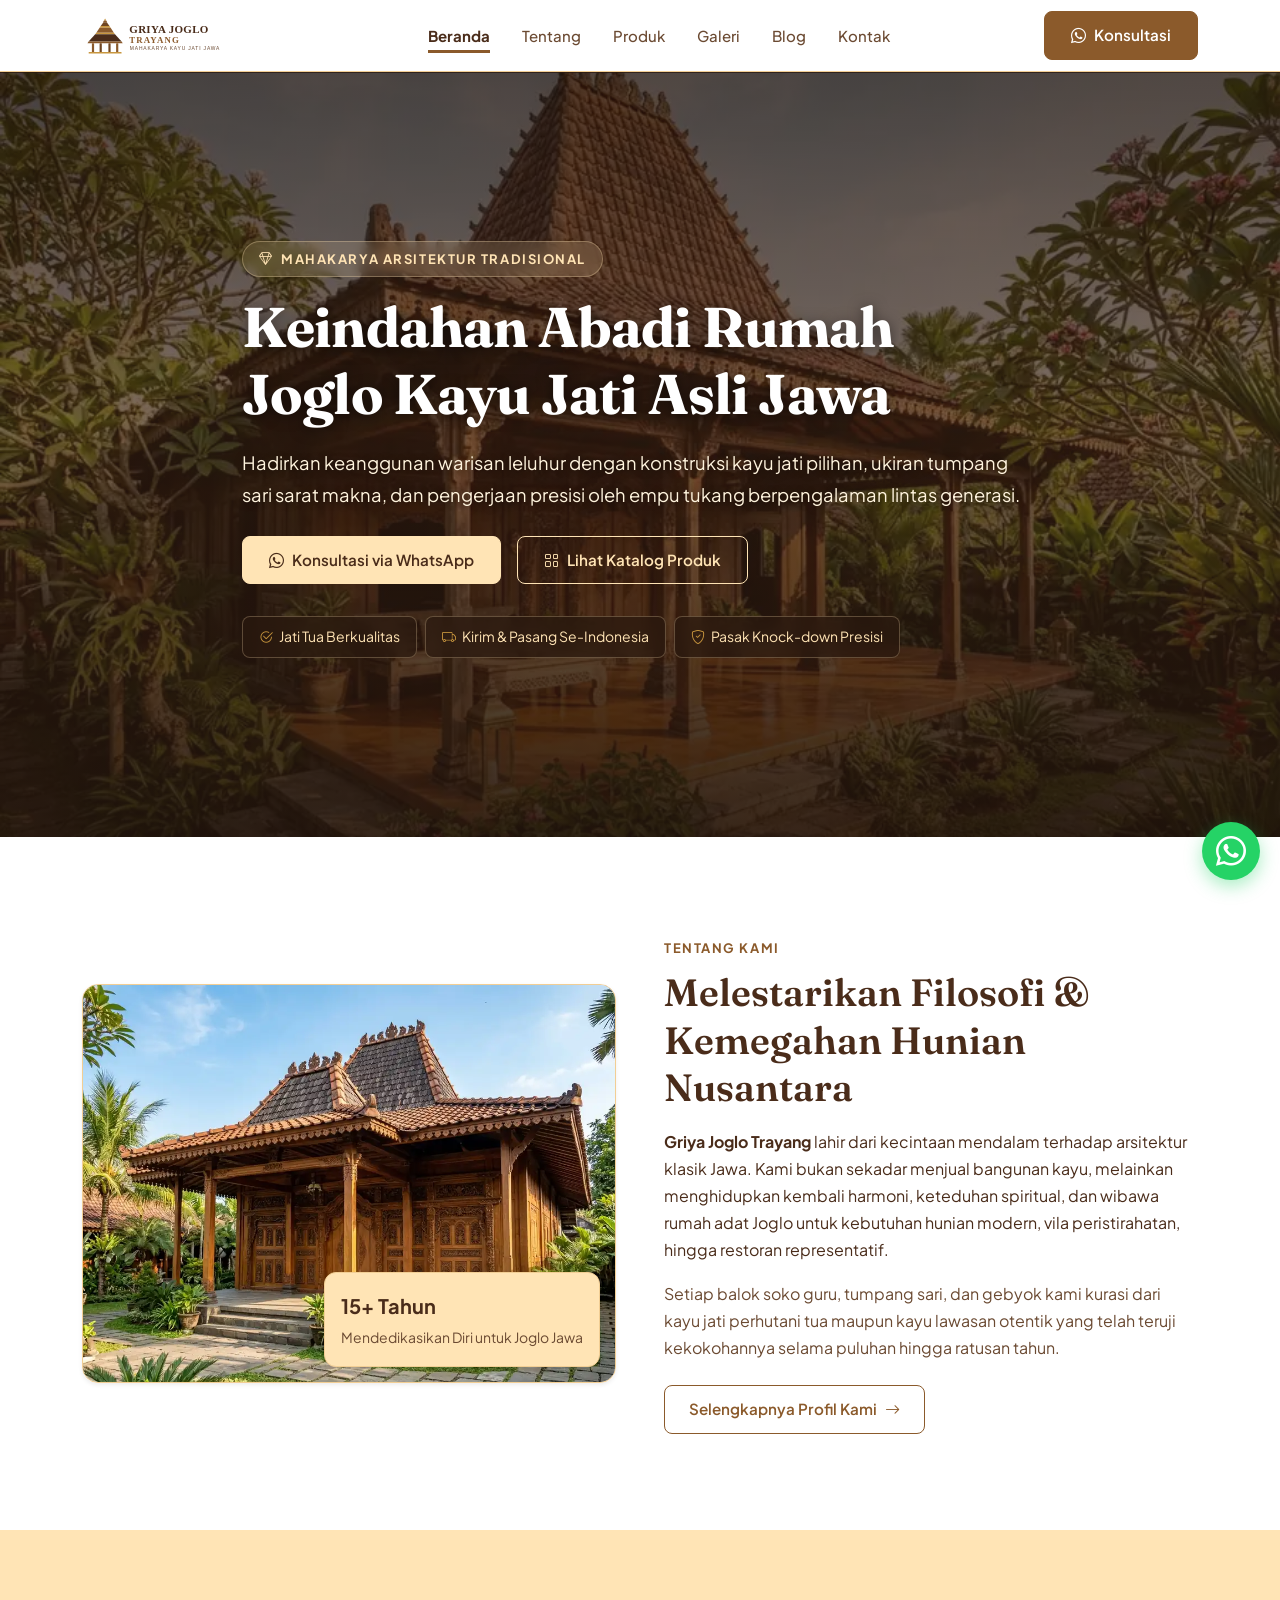
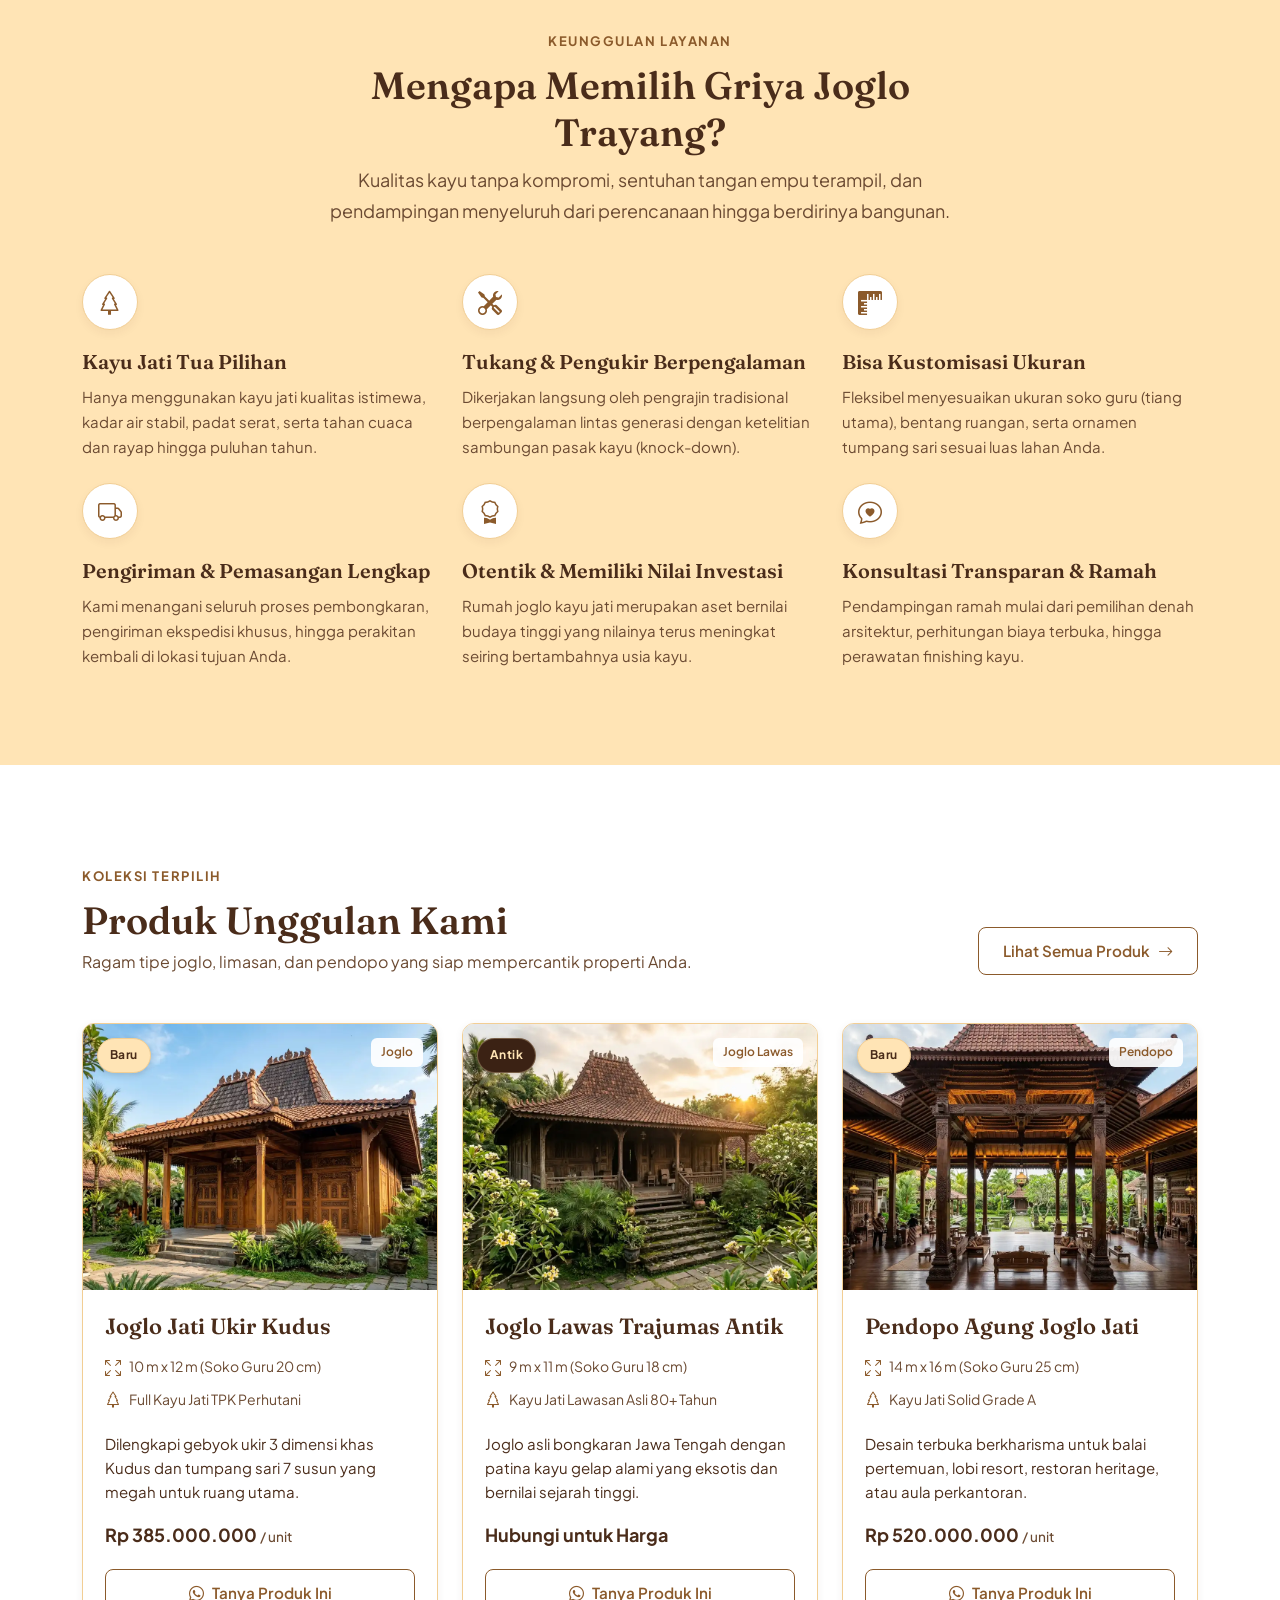
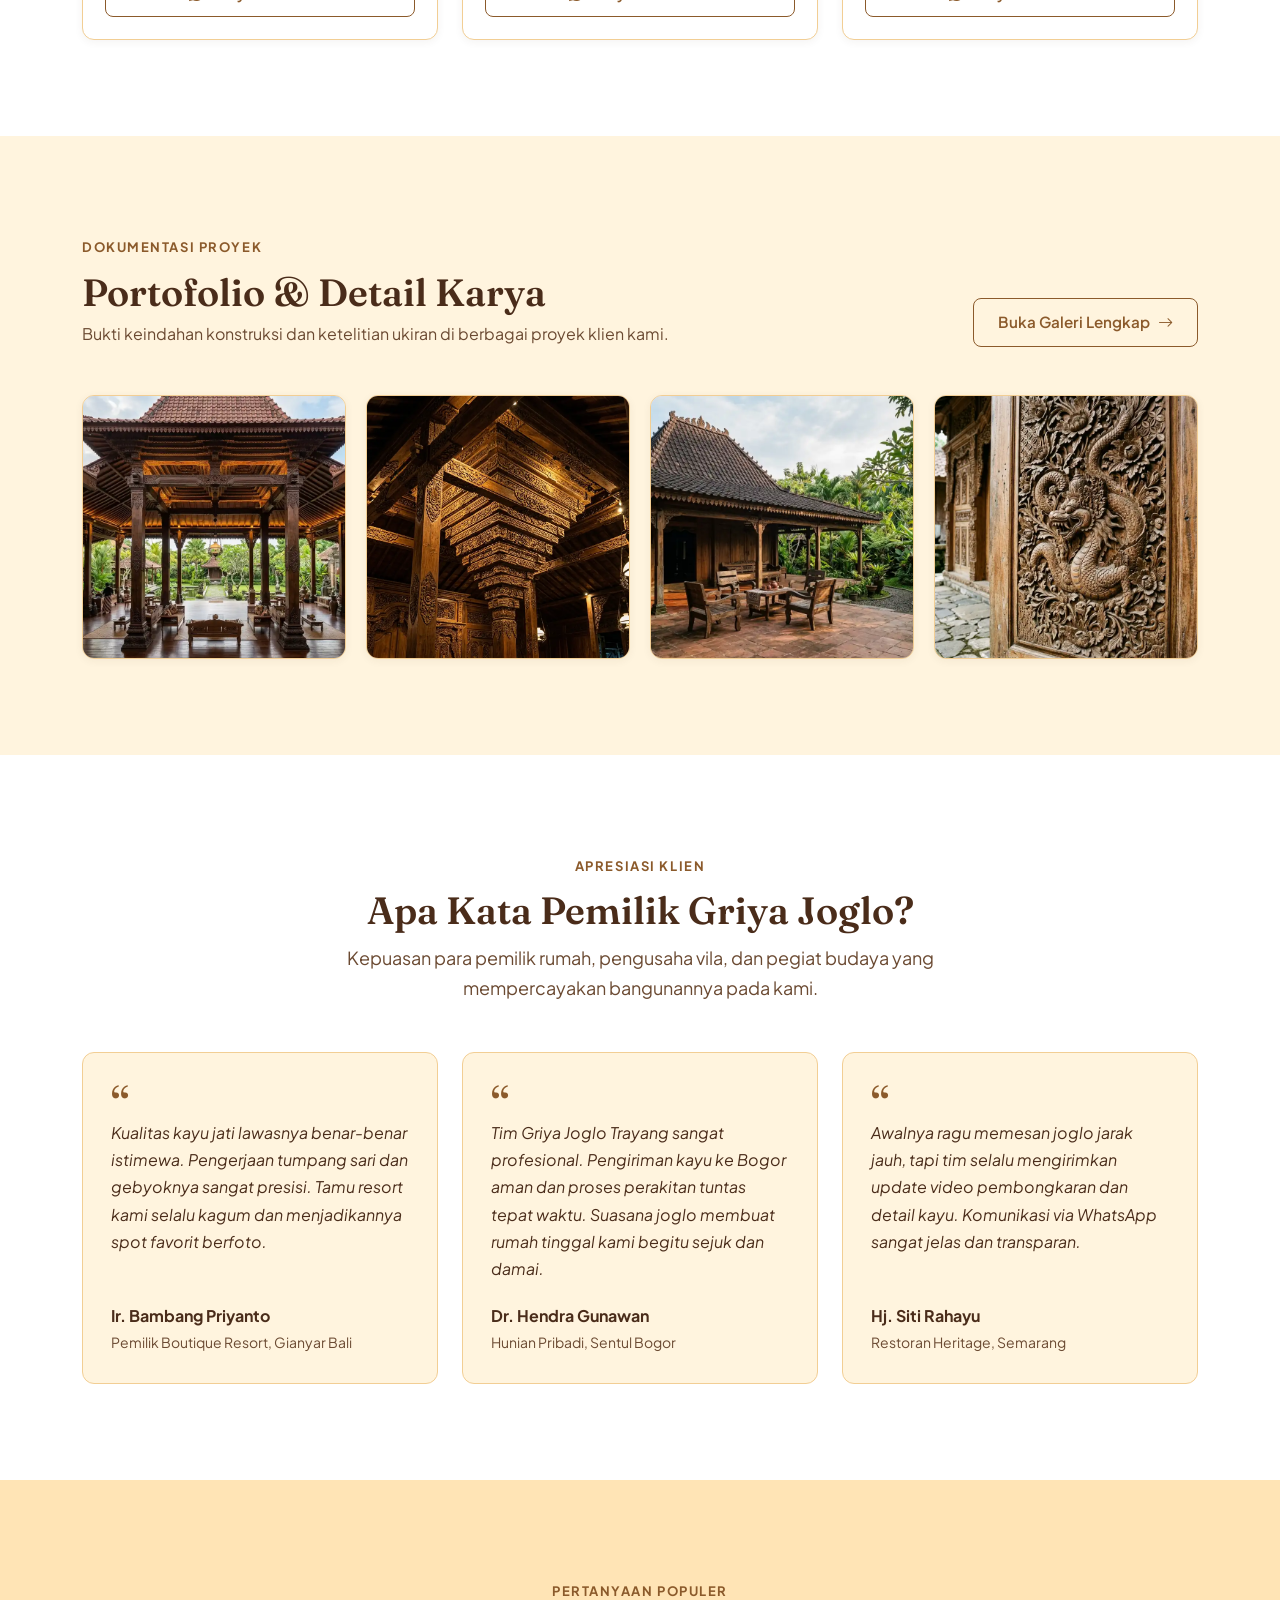
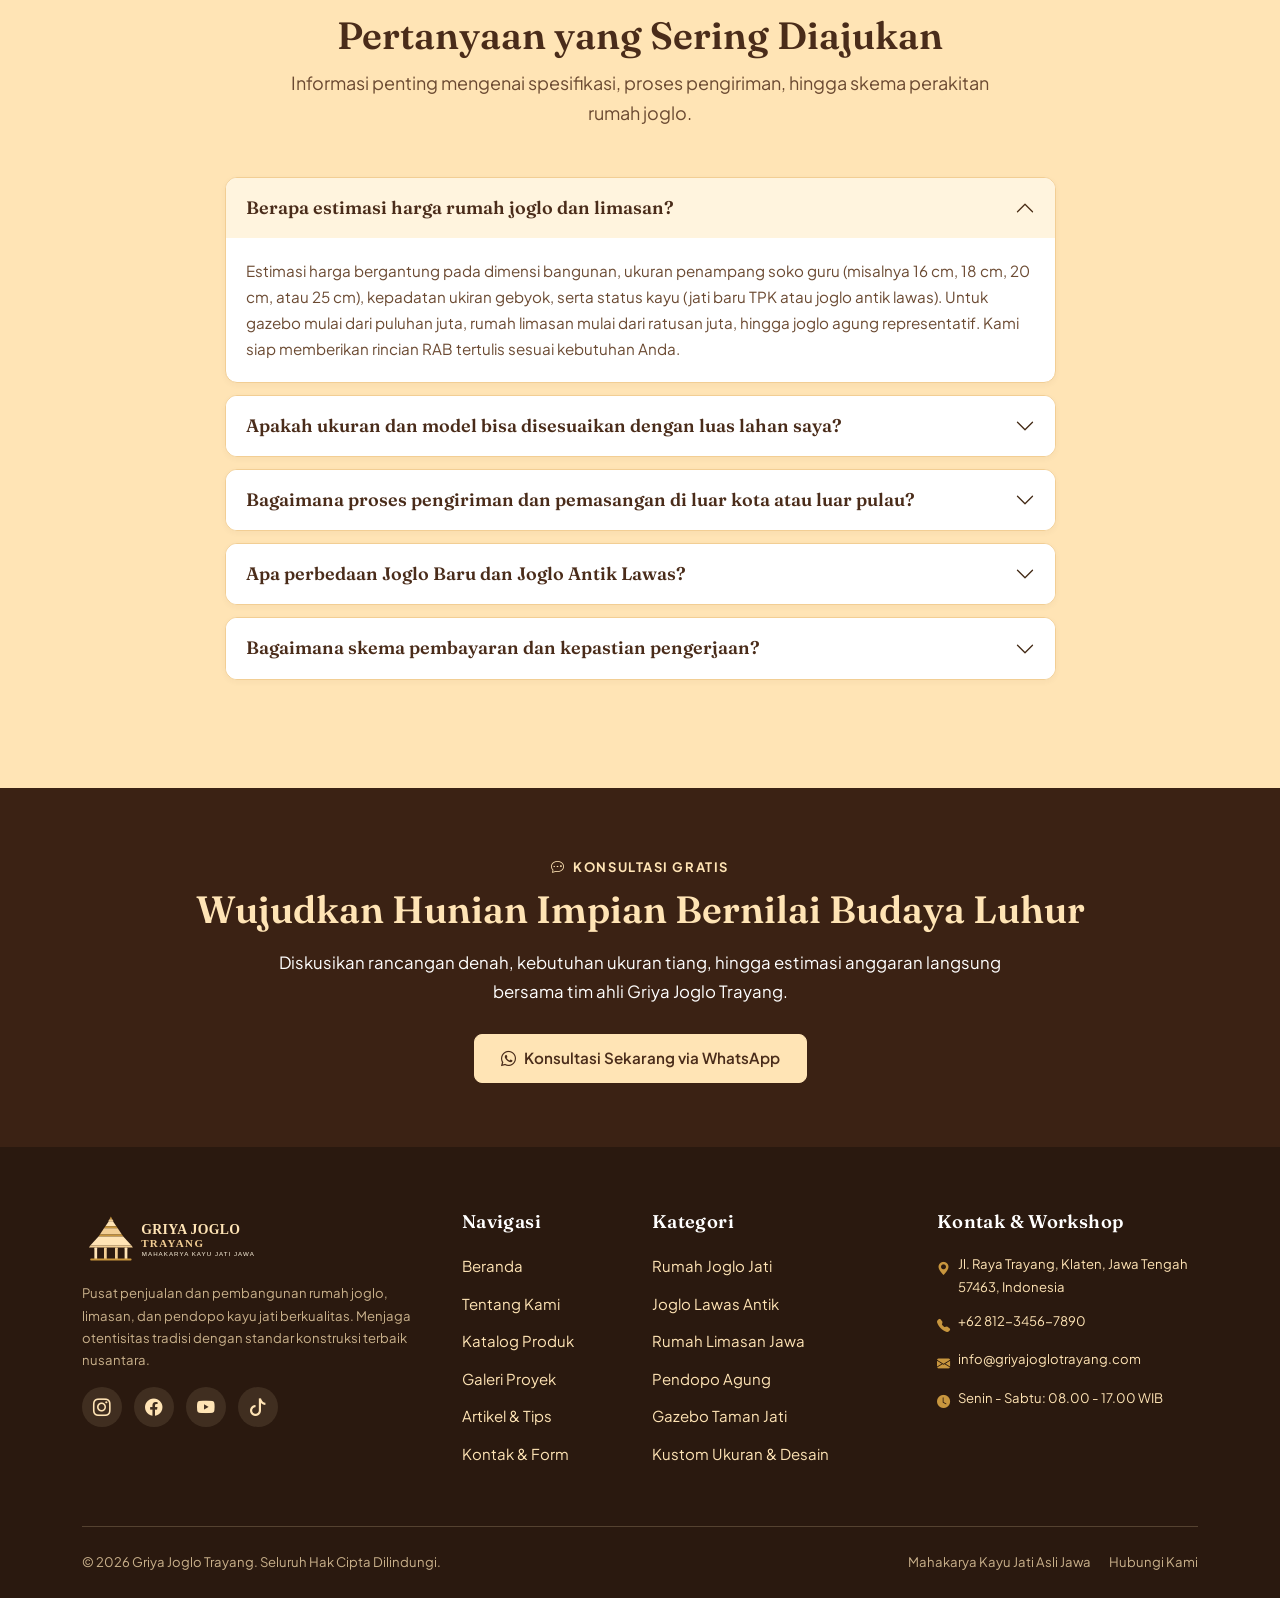
==== commit 09cf03a0: "chore: remove all jpg images, replace with compressed webp under 100kb, and add vercel.json" ====
--- a/index.html
+++ b/index.html
@@ -13,7 +13,7 @@
   <meta property="og:url" content="https://griyajoglotrayang.com/">
   <meta property="og:title" content="Griya Joglo Trayang — Mahakarya Rumah Joglo Kayu Jati">
   <meta property="og:description" content="Katalog rumah joglo, limasan, dan pendopo kayu jati pilihan dengan pengerjaan tukang ahli berpengalaman. Konsultasi langsung via WhatsApp.">
-  <meta property="og:image" content="assets/img/hero.jpg">
+  <meta property="og:image" content="assets/img/hero.webp">
 
   <!-- Google Fonts -->
   <link rel="preconnect" href="https://fonts.googleapis.com">
@@ -37,7 +37,7 @@
         "@id": "https://griyajoglotrayang.com/#organization",
         "name": "Griya Joglo Trayang",
         "url": "https://griyajoglotrayang.com/",
-        "logo": "https://griyajoglotrayang.com/assets/img/logo.jpg",
+        "logo": "https://griyajoglotrayang.com/assets/img/logo.webp",
         "description": "Pusat penjualan dan pembangunan rumah joglo, limasan, pendopo kayu jati berkualitas di Indonesia.",
         "telephone": "+6281234567890",
         "address": {
@@ -53,7 +53,7 @@
         "@type": "LocalBusiness",
         "@id": "https://griyajoglotrayang.com/#localbusiness",
         "name": "Griya Joglo Trayang",
-        "image": "https://griyajoglotrayang.com/assets/img/hero.jpg",
+        "image": "https://griyajoglotrayang.com/assets/img/hero.webp",
         "telephone": "+6281234567890",
         "priceRange": "$$$$",
         "address": {
@@ -147,7 +147,7 @@
     <section class="hero-section" aria-label="Hero Griya Joglo Trayang">
       <!-- Background Video Player -->
       <div class="hero-video-wrap">
-        <video class="hero-video" autoplay muted loop playsinline poster="assets/img/hero.jpg">
+        <video class="hero-video" autoplay muted loop playsinline poster="assets/img/hero.webp">
           <source src="assets/vidio/background.mp4" type="video/mp4">
           <source src="assets/video/background.mp4" type="video/mp4">
           <source src="background.mp4" type="video/mp4">
@@ -187,7 +187,7 @@
         <div class="row align-items-center g-5">
           <div class="col-lg-6 order-2 order-lg-1 reveal">
             <div class="position-relative">
-              <img src="assets/img/joglo-kudus.jpg" alt="Keahlian Pahat dan Gebyok Joglo Kudus" class="img-fluid rounded-4 shadow-sm border" width="600" height="450" loading="lazy">
+              <img src="assets/img/joglo-kudus.webp" alt="Keahlian Pahat dan Gebyok Joglo Kudus" class="img-fluid rounded-4 shadow-sm border" width="600" height="450" loading="lazy">
               <div class="bg-moccasin p-3 rounded-3 border position-absolute bottom-0 end-0 m-3 d-none d-sm-block shadow-sm">
                 <span class="d-block fw-bold text-ink fs-5 font-serif">15+ Tahun</span>
                 <span class="small text-ink-muted">Mendedikasikan Diri untuk Joglo Jawa</span>
@@ -307,7 +307,7 @@
               <div class="card-img-wrap">
                 <span class="badge-condition baru">Baru</span>
                 <span class="badge-category">Joglo</span>
-                <img src="assets/img/joglo-kudus.jpg" alt="Joglo Jati Ukir Kudus" width="600" height="450" loading="lazy">
+                <img src="assets/img/joglo-kudus.webp" alt="Joglo Jati Ukir Kudus" width="600" height="450" loading="lazy">
               </div>
               <div class="card-body-custom">
                 <h3>Joglo Jati Ukir Kudus</h3>
@@ -330,7 +330,7 @@
               <div class="card-img-wrap">
                 <span class="badge-condition antik">Antik</span>
                 <span class="badge-category">Joglo Lawas</span>
-                <img src="assets/img/joglo-antik.jpg" alt="Joglo Lawas Antik Trajumas" width="600" height="450" loading="lazy">
+                <img src="assets/img/joglo-antik.webp" alt="Joglo Lawas Antik Trajumas" width="600" height="450" loading="lazy">
               </div>
               <div class="card-body-custom">
                 <h3>Joglo Lawas Trajumas Antik</h3>
@@ -353,7 +353,7 @@
               <div class="card-img-wrap">
                 <span class="badge-condition baru">Baru</span>
                 <span class="badge-category">Pendopo</span>
-                <img src="assets/img/joglo-pendopo.jpg" alt="Pendopo Agung Joglo Jati" width="600" height="450" loading="lazy">
+                <img src="assets/img/joglo-pendopo.webp" alt="Pendopo Agung Joglo Jati" width="600" height="450" loading="lazy">
               </div>
               <div class="card-body-custom">
                 <h3>Pendopo Agung Joglo Jati</h3>
@@ -391,28 +391,28 @@
 
         <div class="gallery-grid">
           <div class="gallery-item">
-            <img src="assets/img/joglo-pendopo.jpg" alt="Pendopo Joglo Resort di Bali" width="400" height="400" loading="lazy">
+            <img src="assets/img/joglo-pendopo.webp" alt="Pendopo Joglo Resort di Bali" width="400" height="400" loading="lazy">
             <div class="gallery-overlay">
               <span class="gallery-caption-title">Pendopo Resort Wisata</span>
               <span class="gallery-caption-sub">Proyek Ubud, Bali</span>
             </div>
           </div>
           <div class="gallery-item">
-            <img src="assets/img/tumpang-sari.jpg" alt="Detail Ukir Tumpang Sari 9 Tingkat" width="400" height="400" loading="lazy">
+            <img src="assets/img/tumpang-sari.webp" alt="Detail Ukir Tumpang Sari 9 Tingkat" width="400" height="400" loading="lazy">
             <div class="gallery-overlay">
               <span class="gallery-caption-title">Tumpang Sari 9 Tingkat</span>
               <span class="gallery-caption-sub">Detail Ukiran Khas Jawa</span>
             </div>
           </div>
           <div class="gallery-item">
-            <img src="assets/img/rumah-limasan.jpg" alt="Rumah Limasan Jawa Modern" width="400" height="400" loading="lazy">
+            <img src="assets/img/rumah-limasan.webp" alt="Rumah Limasan Jawa Modern" width="400" height="400" loading="lazy">
             <div class="gallery-overlay">
               <span class="gallery-caption-title">Rumah Limasan Jawa</span>
               <span class="gallery-caption-sub">Vila Keluarga, Yogyakarta</span>
             </div>
           </div>
           <div class="gallery-item">
-            <img src="assets/img/gebyok-ukir.jpg" alt="Pintu Gebyok Ukir Relief Tiga Dimensi" width="400" height="400" loading="lazy">
+            <img src="assets/img/gebyok-ukir.webp" alt="Pintu Gebyok Ukir Relief Tiga Dimensi" width="400" height="400" loading="lazy">
             <div class="gallery-overlay">
               <span class="gallery-caption-title">Gebyok Relief 3D</span>
               <span class="gallery-caption-sub">Karya Empu Pengukir Trayang</span>
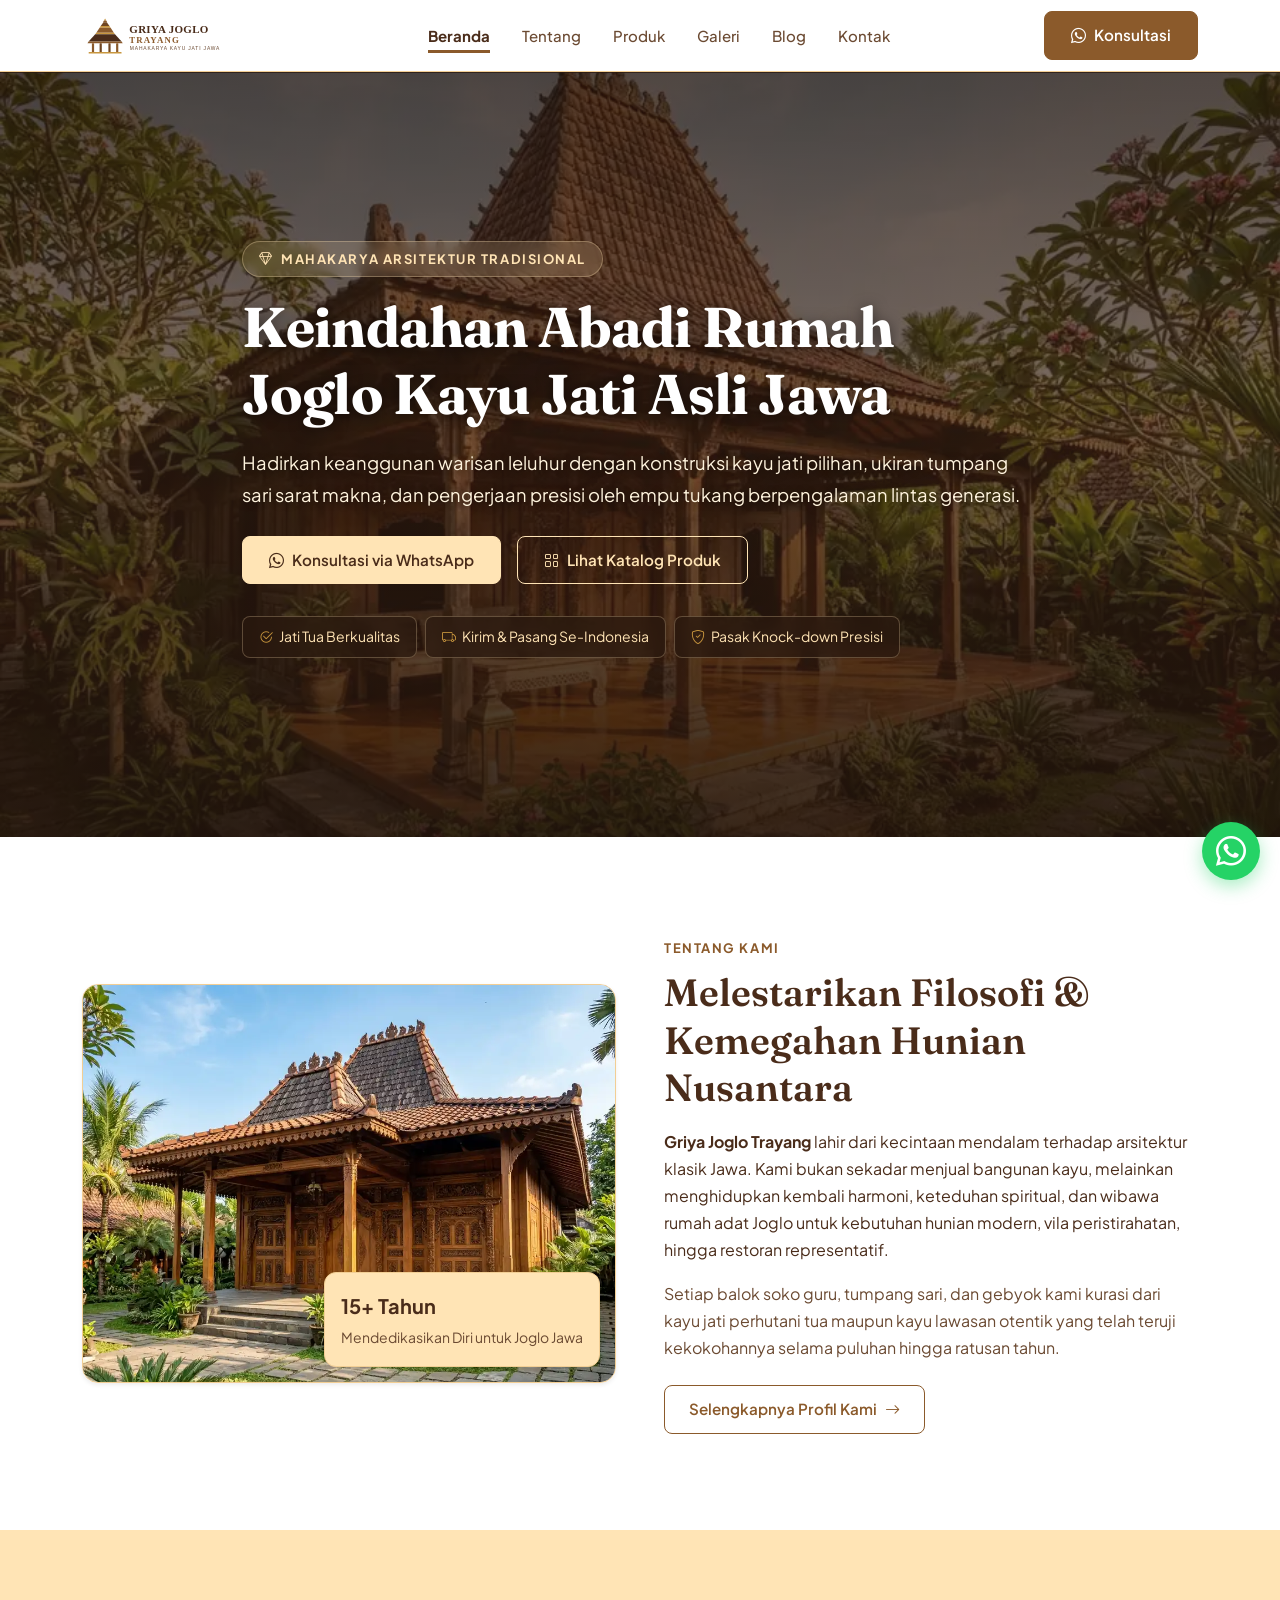
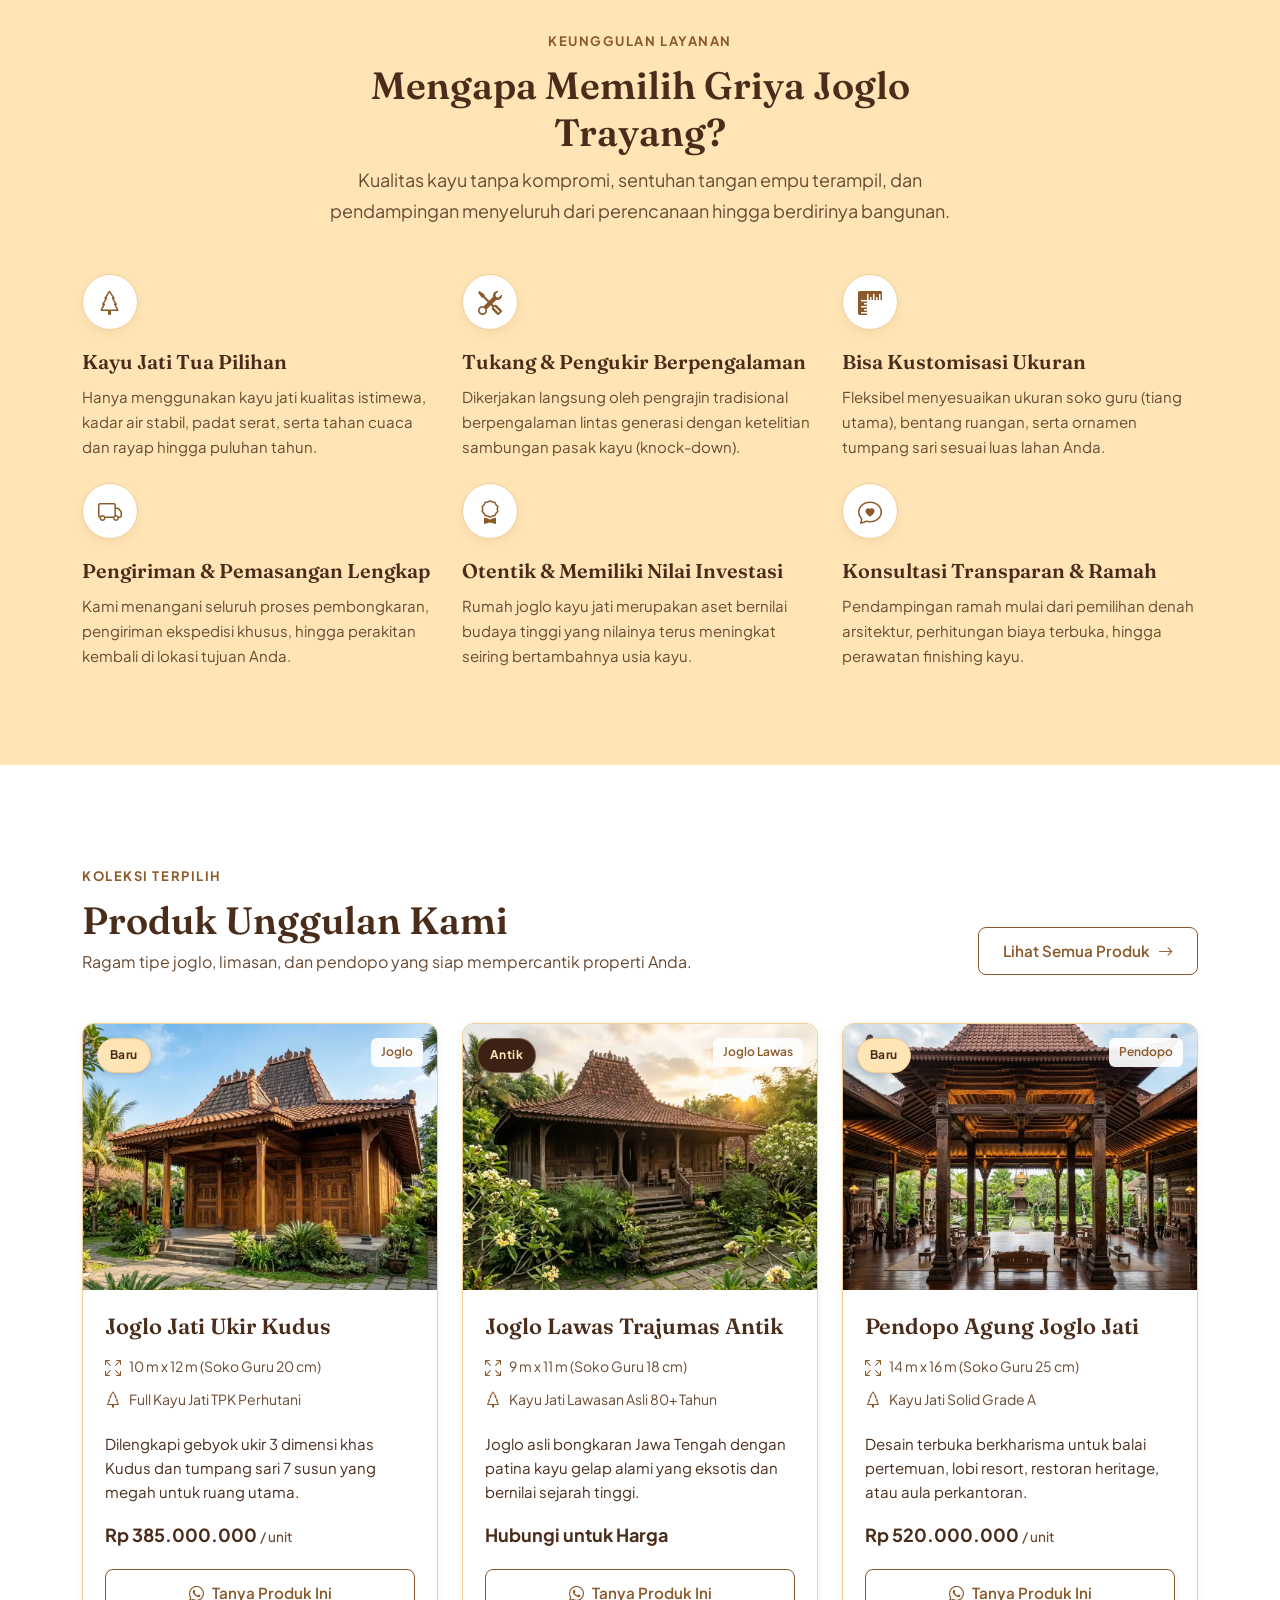
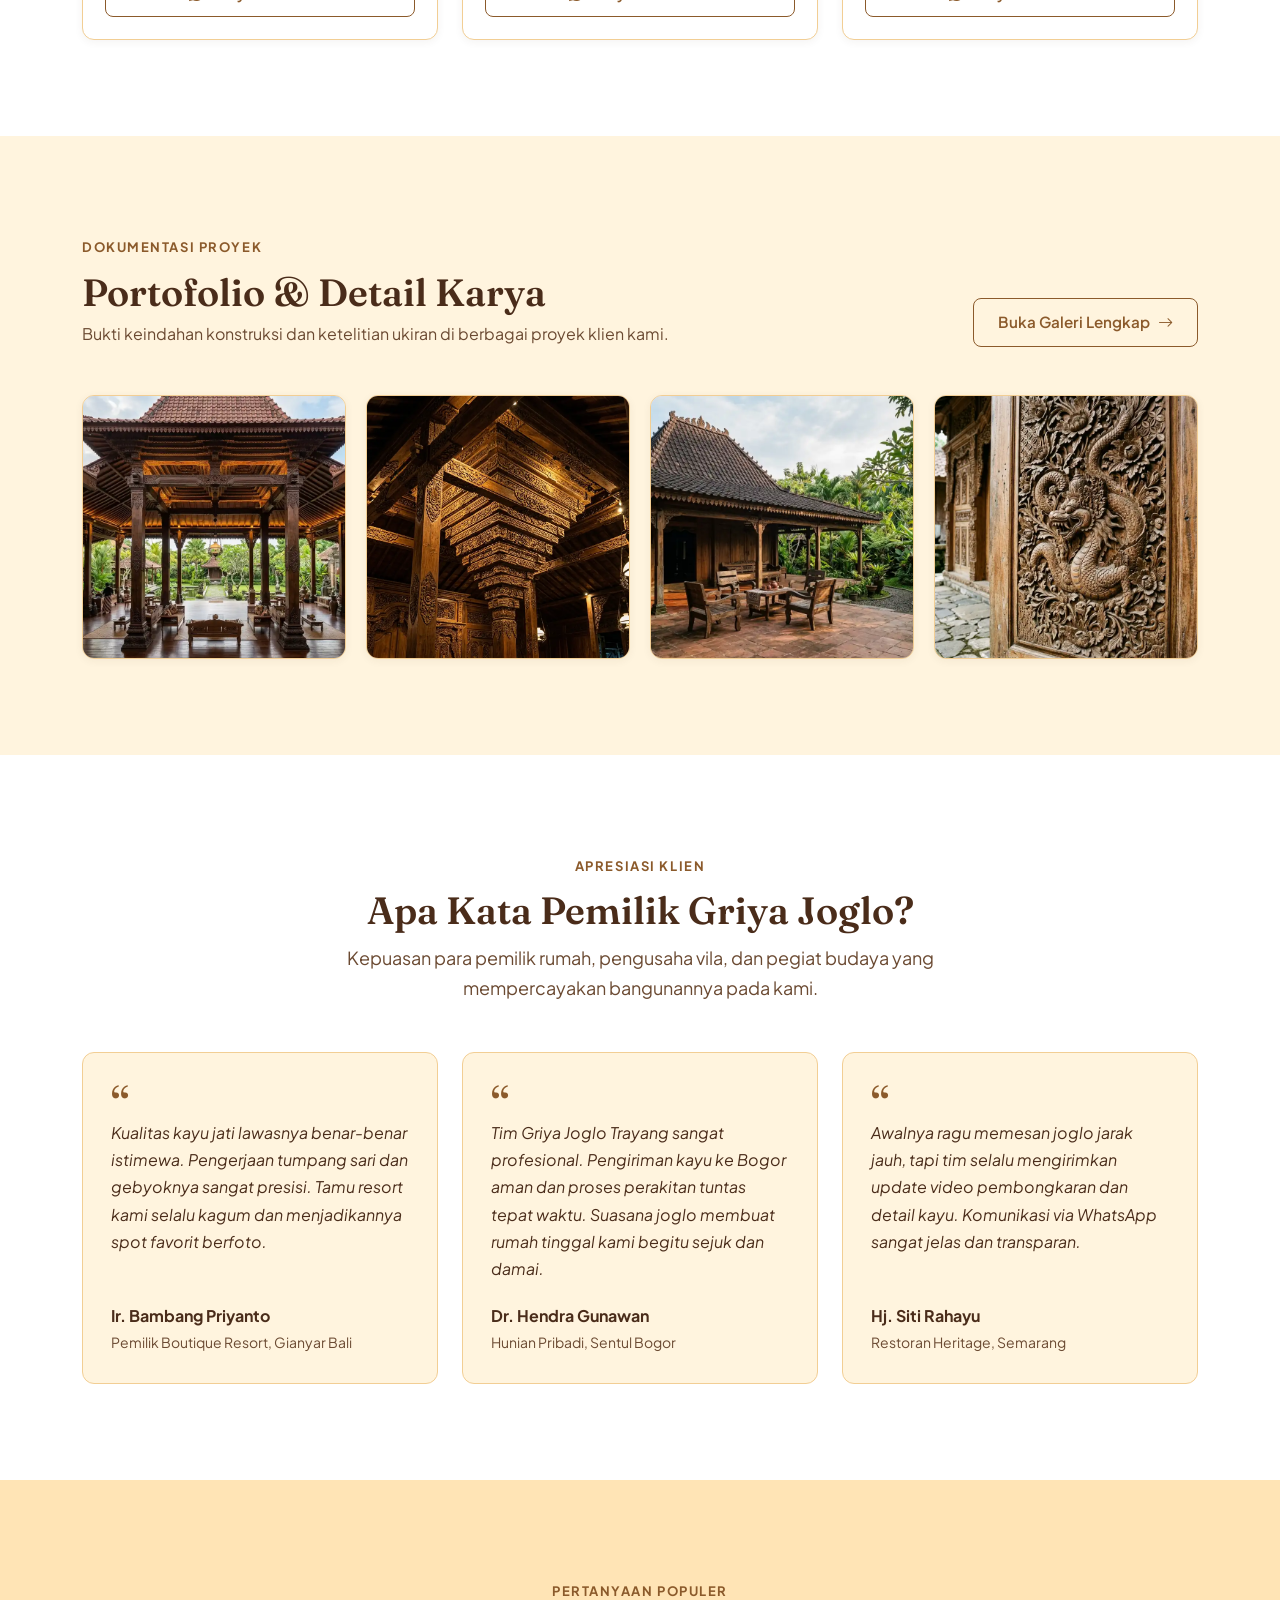
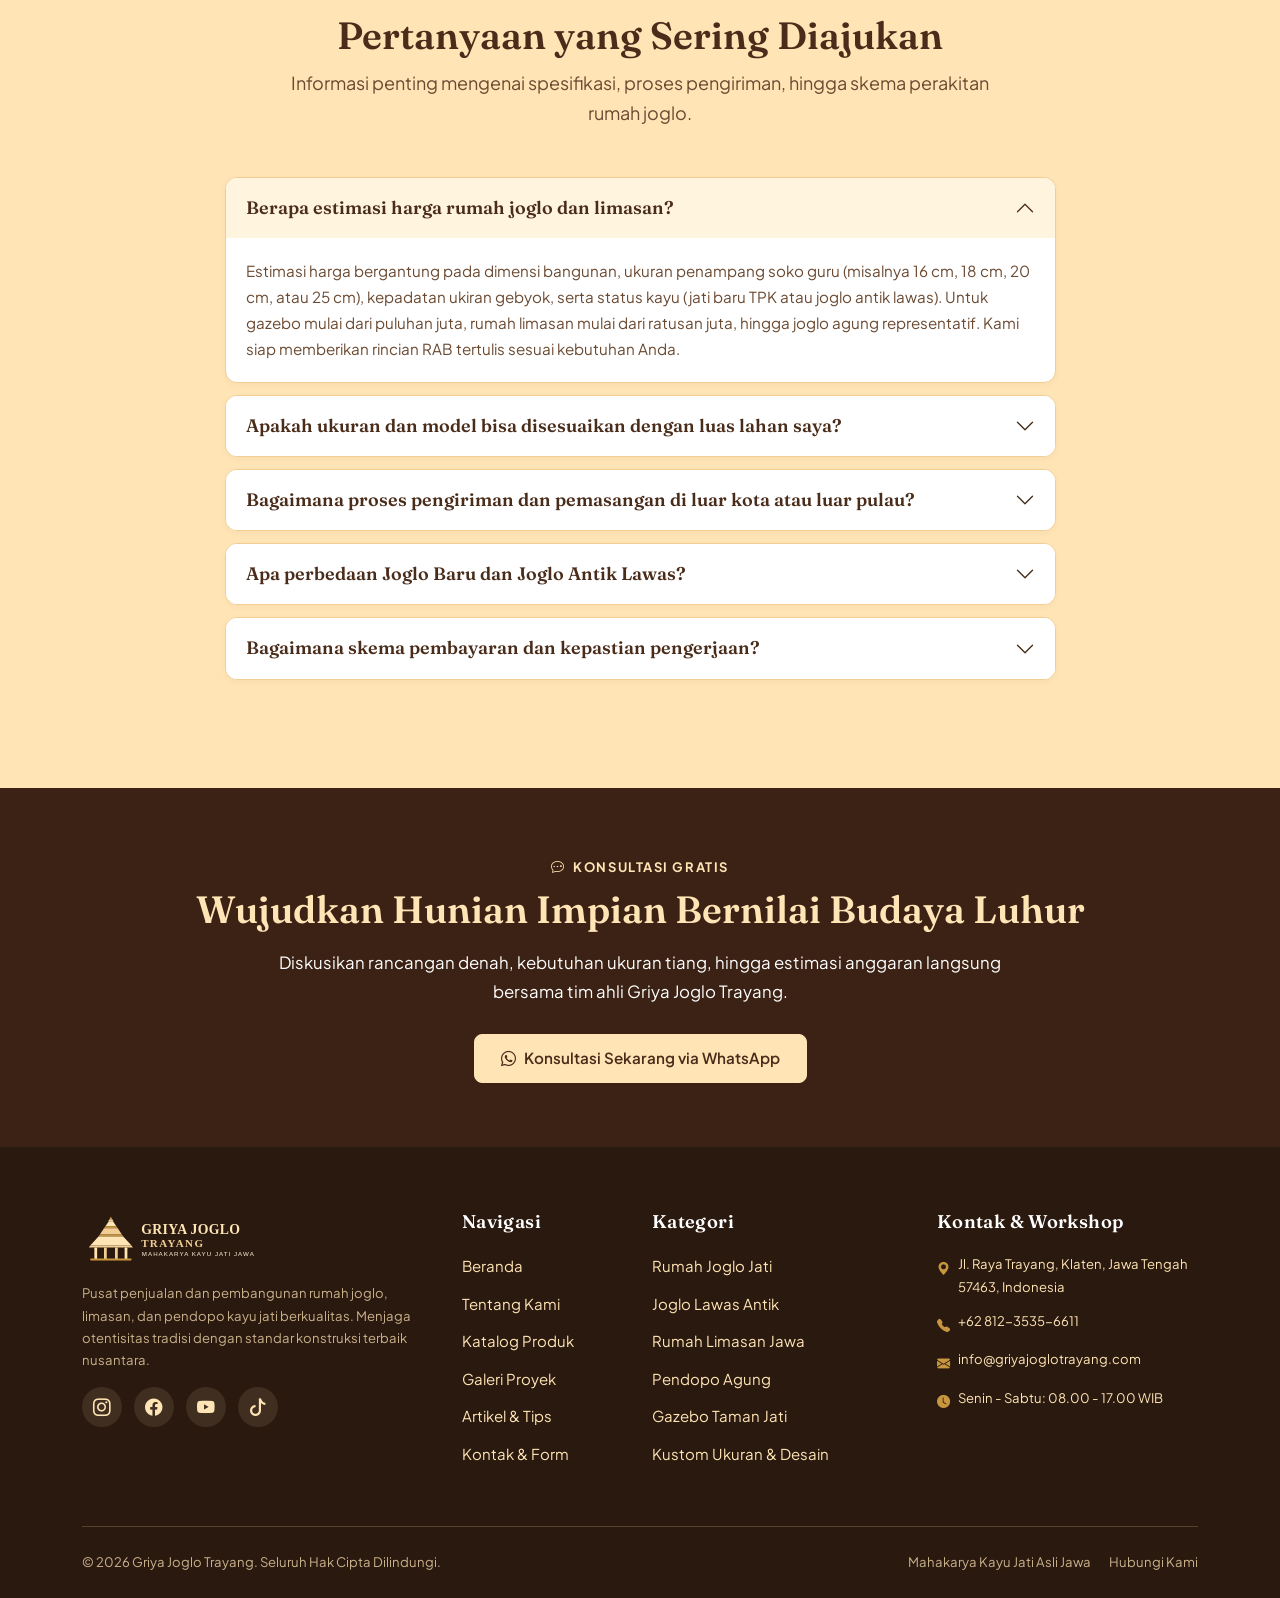
==== commit d1077d50: "chore: update WhatsApp phone number to 081235356611 across all pages" ====
--- a/index.html
+++ b/index.html
@@ -39,7 +39,7 @@
         "url": "https://griyajoglotrayang.com/",
         "logo": "https://griyajoglotrayang.com/assets/img/logo.webp",
         "description": "Pusat penjualan dan pembangunan rumah joglo, limasan, pendopo kayu jati berkualitas di Indonesia.",
-        "telephone": "+6281234567890",
+        "telephone": "+6281235356611",
         "address": {
           "@type": "PostalAddress",
           "streetAddress": "Jl. Raya Trayang",
@@ -54,7 +54,7 @@
         "@id": "https://griyajoglotrayang.com/#localbusiness",
         "name": "Griya Joglo Trayang",
         "image": "https://griyajoglotrayang.com/assets/img/hero.webp",
-        "telephone": "+6281234567890",
+        "telephone": "+6281235356611",
         "priceRange": "$$$$",
         "address": {
           "@type": "PostalAddress",
@@ -133,7 +133,7 @@
             </li>
           </ul>
           <div class="d-flex align-items-center mt-3 mt-lg-0">
-            <a href="https://wa.me/6281234567890?text=Halo%20Griya%20Joglo%20Trayang,%20saya%20ingin%20berkonsultasi%20mengenai%20pembuatan%20rumah%20joglo." target="_blank" rel="noopener noreferrer" class="btn btn-primary w-100 w-lg-auto" aria-label="Konsultasi via WhatsApp">
+            <a href="https://wa.me/6281235356611?text=Halo%20Griya%20Joglo%20Trayang,%20saya%20ingin%20berkonsultasi%20mengenai%20pembuatan%20rumah%20joglo." target="_blank" rel="noopener noreferrer" class="btn btn-primary w-100 w-lg-auto" aria-label="Konsultasi via WhatsApp">
               <i class="bi bi-whatsapp"></i> Konsultasi
             </a>
           </div>
@@ -165,7 +165,7 @@
             Hadirkan keanggunan warisan leluhur dengan konstruksi kayu jati pilihan, ukiran tumpang sari sarat makna, dan pengerjaan presisi oleh empu tukang berpengalaman lintas generasi.
           </p>
           <div class="d-flex flex-wrap gap-3 mb-4">
-            <a href="https://wa.me/6281234567890?text=Halo%20Griya%20Joglo%20Trayang,%20saya%20tertarik%20konsultasi%20desain%20dan%20anggaran%20rumah%20joglo." target="_blank" rel="noopener noreferrer" class="btn btn-moccasin btn-lg" aria-label="Konsultasi via WhatsApp">
+            <a href="https://wa.me/6281235356611?text=Halo%20Griya%20Joglo%20Trayang,%20saya%20tertarik%20konsultasi%20desain%20dan%20anggaran%20rumah%20joglo." target="_blank" rel="noopener noreferrer" class="btn btn-moccasin btn-lg" aria-label="Konsultasi via WhatsApp">
               <i class="bi bi-whatsapp"></i> Konsultasi via WhatsApp
             </a>
             <a href="produk.html" class="btn btn-outline-moccasin btn-lg">
@@ -576,7 +576,7 @@
         <span class="eyebrow eyebrow-moccasin mb-2"><i class="bi bi-chat-dots me-1"></i> Konsultasi Gratis</span>
         <h2 class="mb-3">Wujudkan Hunian Impian Bernilai Budaya Luhur</h2>
         <p>Diskusikan rancangan denah, kebutuhan ukuran tiang, hingga estimasi anggaran langsung bersama tim ahli Griya Joglo Trayang.</p>
-        <a href="https://wa.me/6281234567890?text=Halo%20Griya%20Joglo%20Trayang,%20saya%20ingin%20berkonsultasi%20mengenai%20rencana%20pembangunan%20rumah%20joglo." target="_blank" rel="noopener noreferrer" class="btn btn-moccasin btn-lg" aria-label="Konsultasi via WhatsApp">
+        <a href="https://wa.me/6281235356611?text=Halo%20Griya%20Joglo%20Trayang,%20saya%20ingin%20berkonsultasi%20mengenai%20rencana%20pembangunan%20rumah%20joglo." target="_blank" rel="noopener noreferrer" class="btn btn-moccasin btn-lg" aria-label="Konsultasi via WhatsApp">
           <i class="bi bi-whatsapp"></i> Konsultasi Sekarang via WhatsApp
         </a>
       </div>
@@ -637,7 +637,7 @@
             </li>
             <li class="d-flex gap-2">
               <i class="bi bi-telephone-fill text-gold mt-1"></i>
-              <span>+62 812-3456-7890</span>
+              <span>+62 812-3535-6611</span>
             </li>
             <li class="d-flex gap-2">
               <i class="bi bi-envelope-fill text-gold mt-1"></i>
@@ -664,7 +664,7 @@
   </footer>
 
   <!-- Floating WhatsApp Action Button -->
-  <a href="https://wa.me/6281234567890?text=Halo%20Griya%20Joglo%20Trayang,%20saya%20ingin%20konsultasi%20pemesanan%20rumah%20joglo." target="_blank" rel="noopener noreferrer" class="floating-wa-btn" aria-label="Chat via WhatsApp">
+  <a href="https://wa.me/6281235356611?text=Halo%20Griya%20Joglo%20Trayang,%20saya%20ingin%20konsultasi%20pemesanan%20rumah%20joglo." target="_blank" rel="noopener noreferrer" class="floating-wa-btn" aria-label="Chat via WhatsApp">
     <i class="bi bi-whatsapp"></i>
   </a>
 
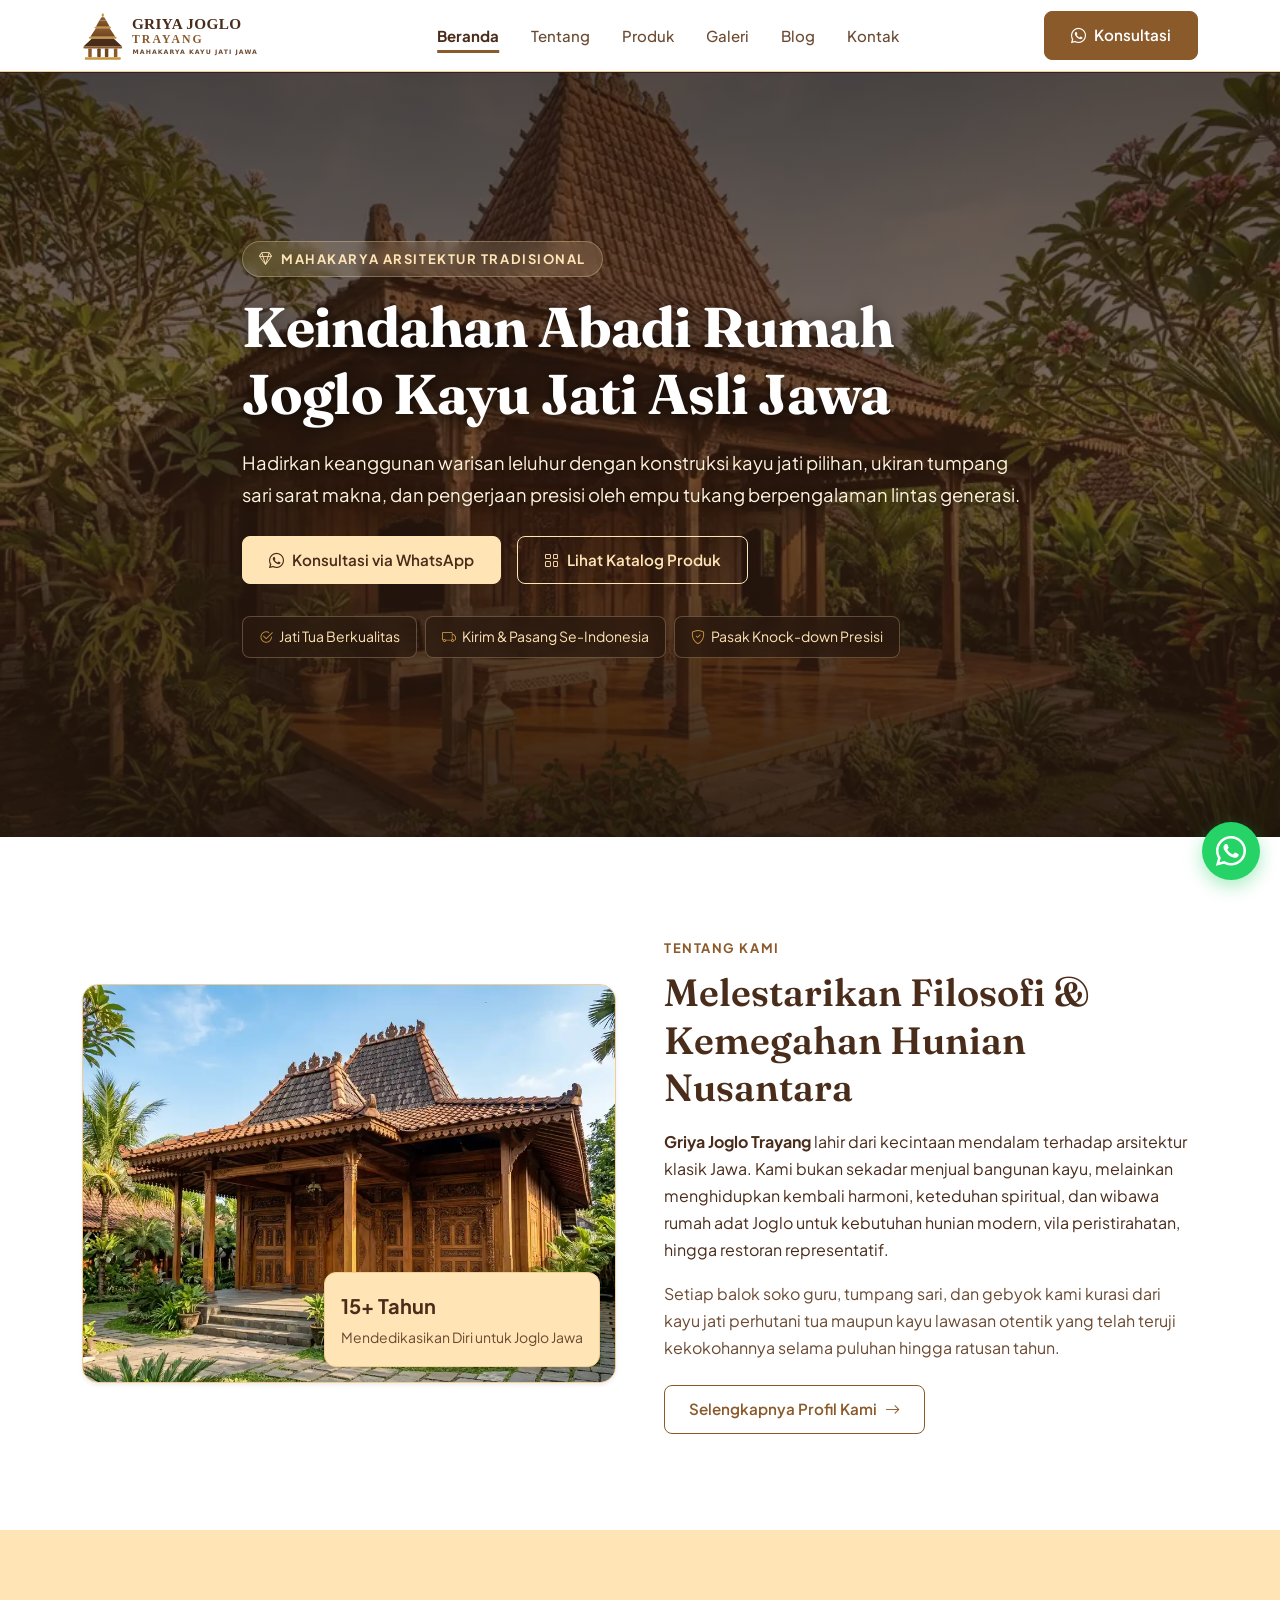
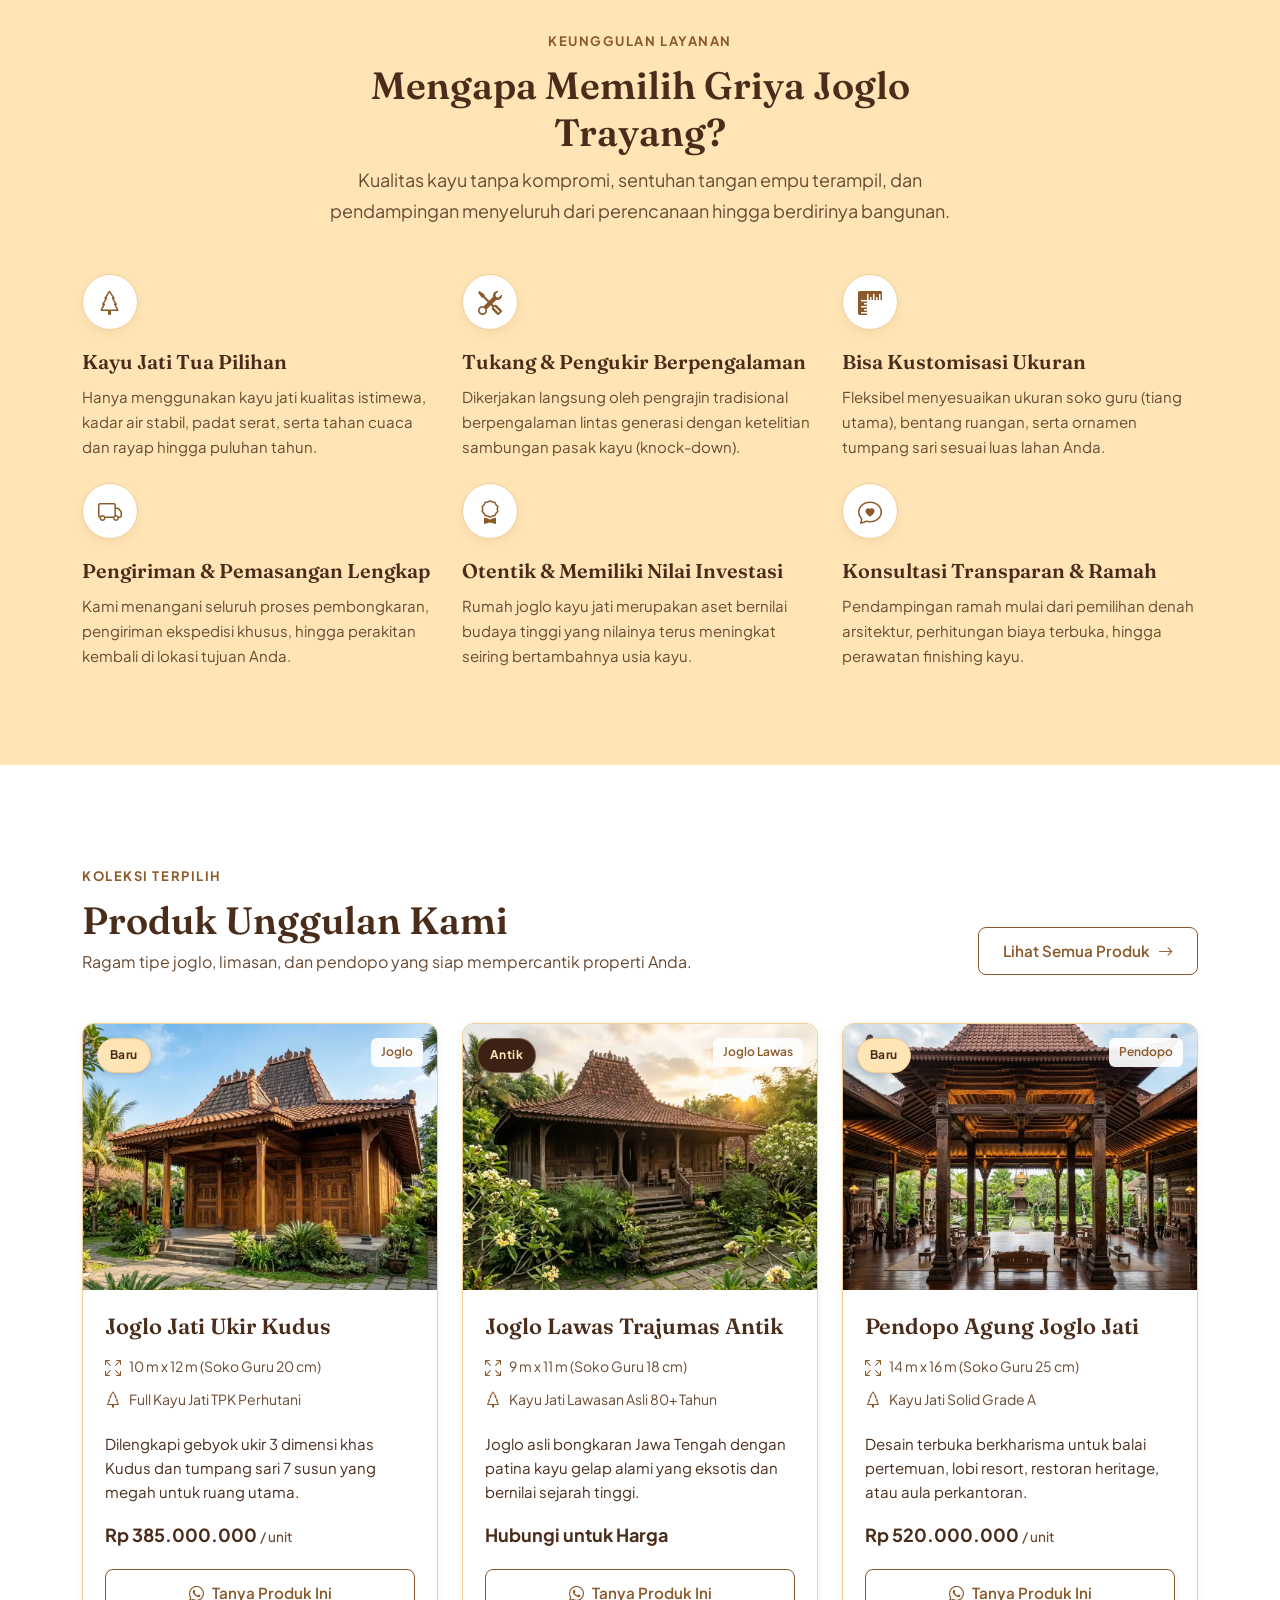
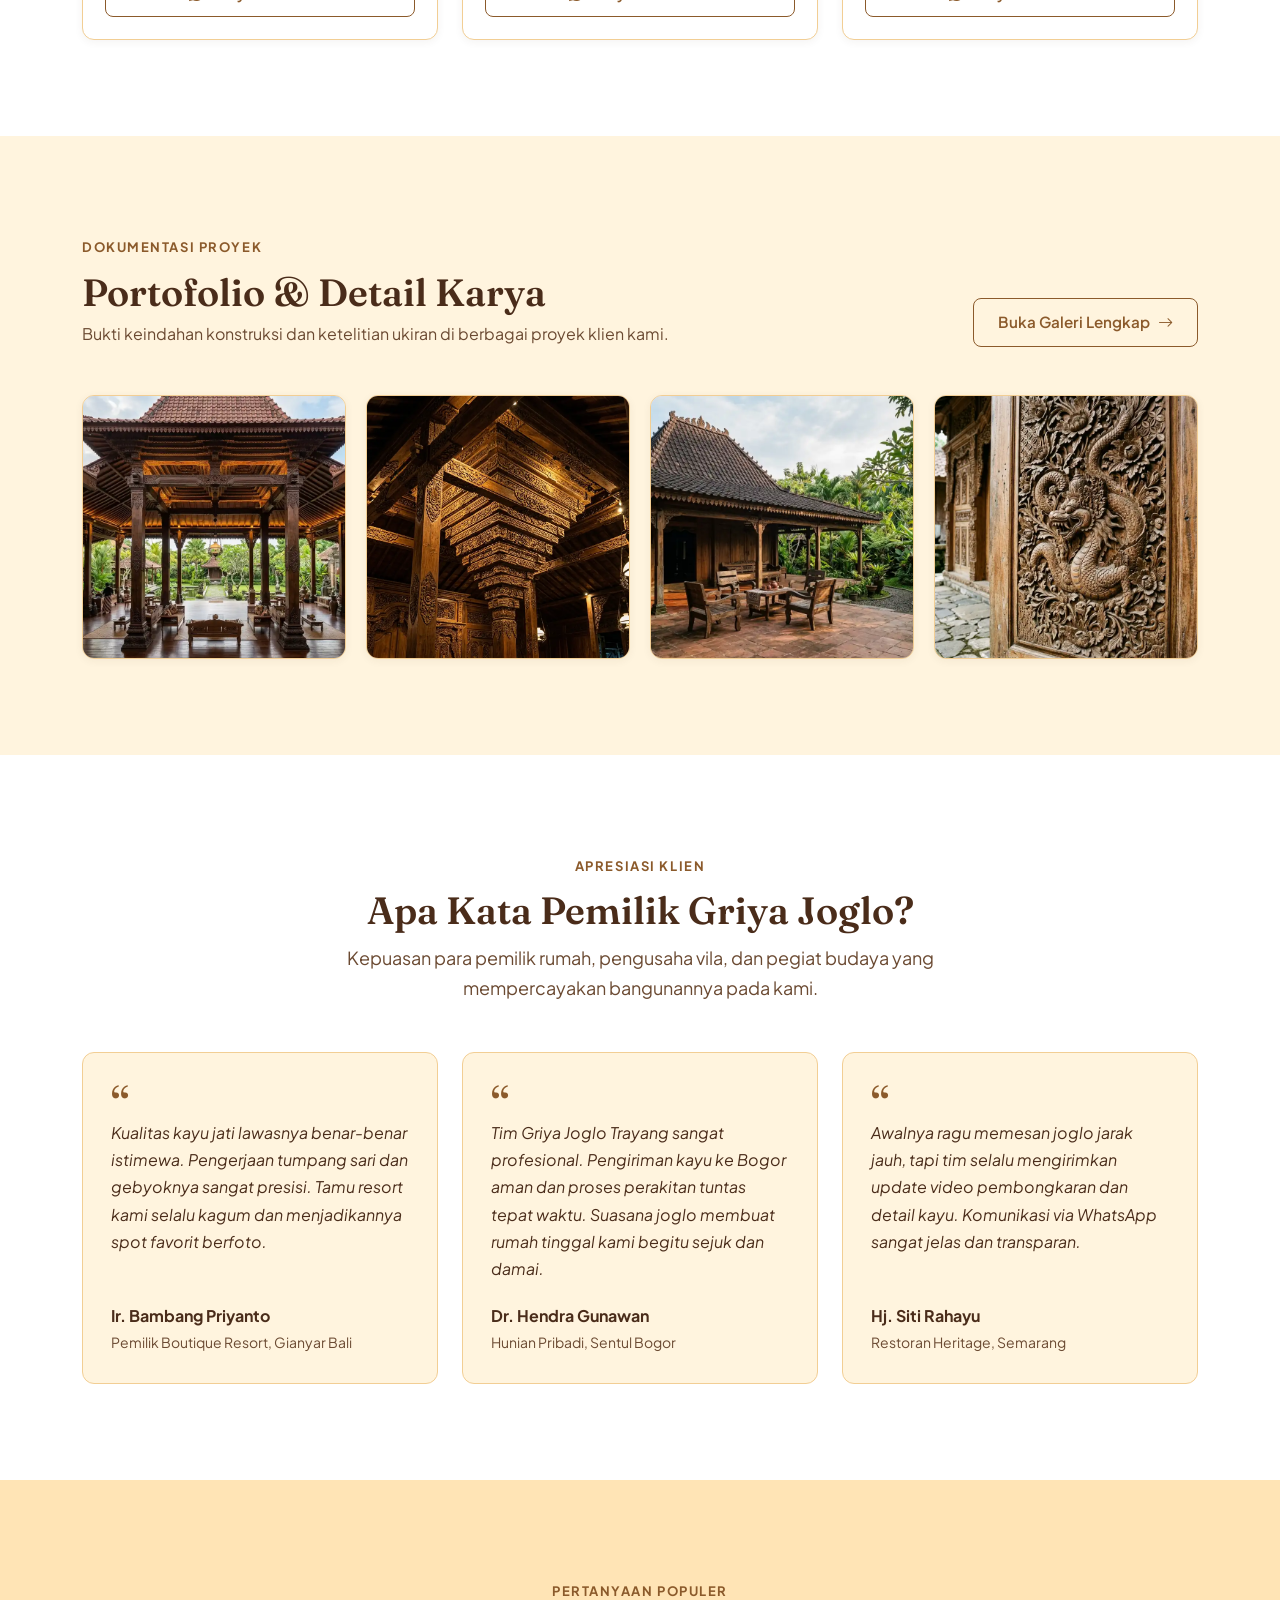
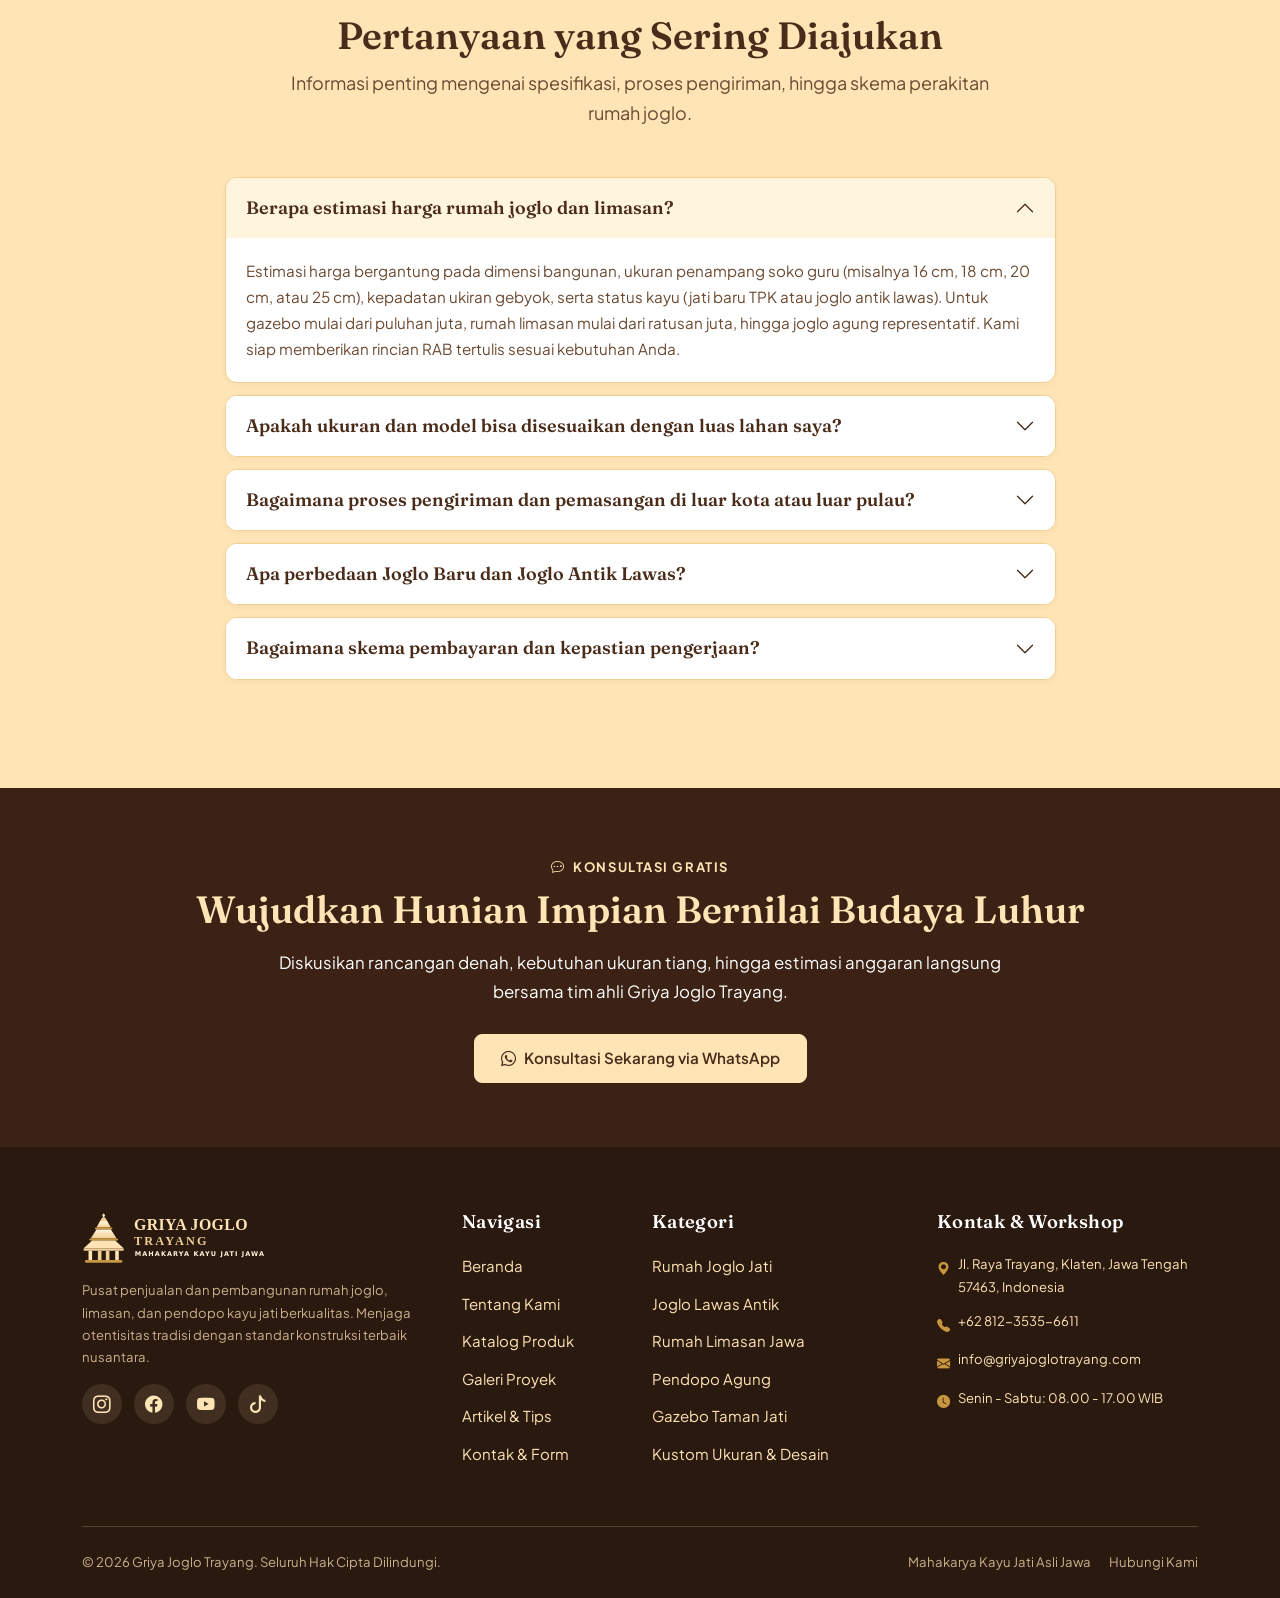
==== commit 90e55a8d: "feat: add favicons across all pages, optimize navbar and footer logo viewBox and display" ====
--- a/index.html
+++ b/index.html
@@ -7,6 +7,13 @@
   <meta name="description" content="Spesialis penjualan dan pembangunan rumah joglo, limasan, dan pendopo kayu jati berkualitas tinggi. Melayani pembuatan baru, joglo antik lawas, custom ukuran, serta pengiriman dan perakitan ke seluruh Indonesia.">
   <meta name="keywords" content="jual rumah joglo, joglo jati, harga rumah joglo, joglo antik, pendopo joglo, rumah limasan, griya joglo trayang">
   <link rel="canonical" href="https://griyajoglotrayang.com/">
+
+  <!-- Favicon & App Icons -->
+  <link rel="icon" type="image/svg+xml" href="assets/img/favicon.svg">
+  <link rel="icon" type="image/png" sizes="32x32" href="assets/img/favicon-32x32.png">
+  <link rel="icon" type="image/png" sizes="16x16" href="assets/img/favicon-16x16.png">
+  <link rel="apple-touch-icon" sizes="180x180" href="assets/img/apple-touch-icon.png">
+  <link rel="shortcut icon" href="favicon.ico">
 
   <!-- Open Graph / Facebook -->
   <meta property="og:type" content="website">
--- a/assets/css/style.css
+++ b/assets/css/style.css
@@ -163,8 +163,22 @@
 }
 
 .navbar-brand img {
-  height: 44px;
+  height: 50px;
   width: auto;
+  max-width: 100%;
+  display: block;
+  object-fit: contain;
+  transition: transform 0.2s ease;
+}
+
+@media (max-width: 991.98px) {
+  .navbar-brand img {
+    height: 44px;
+  }
+}
+
+.navbar-brand:hover img {
+  transform: scale(1.02);
 }
 
 .nav-link {
@@ -1033,6 +1047,14 @@
   font-size: 0.9375rem;
 }
 
+.site-footer img {
+  height: 52px;
+  width: auto;
+  max-width: 100%;
+  display: block;
+  object-fit: contain;
+}
+
 .site-footer a {
   color: var(--gjt-moccasin);
   text-decoration: none;
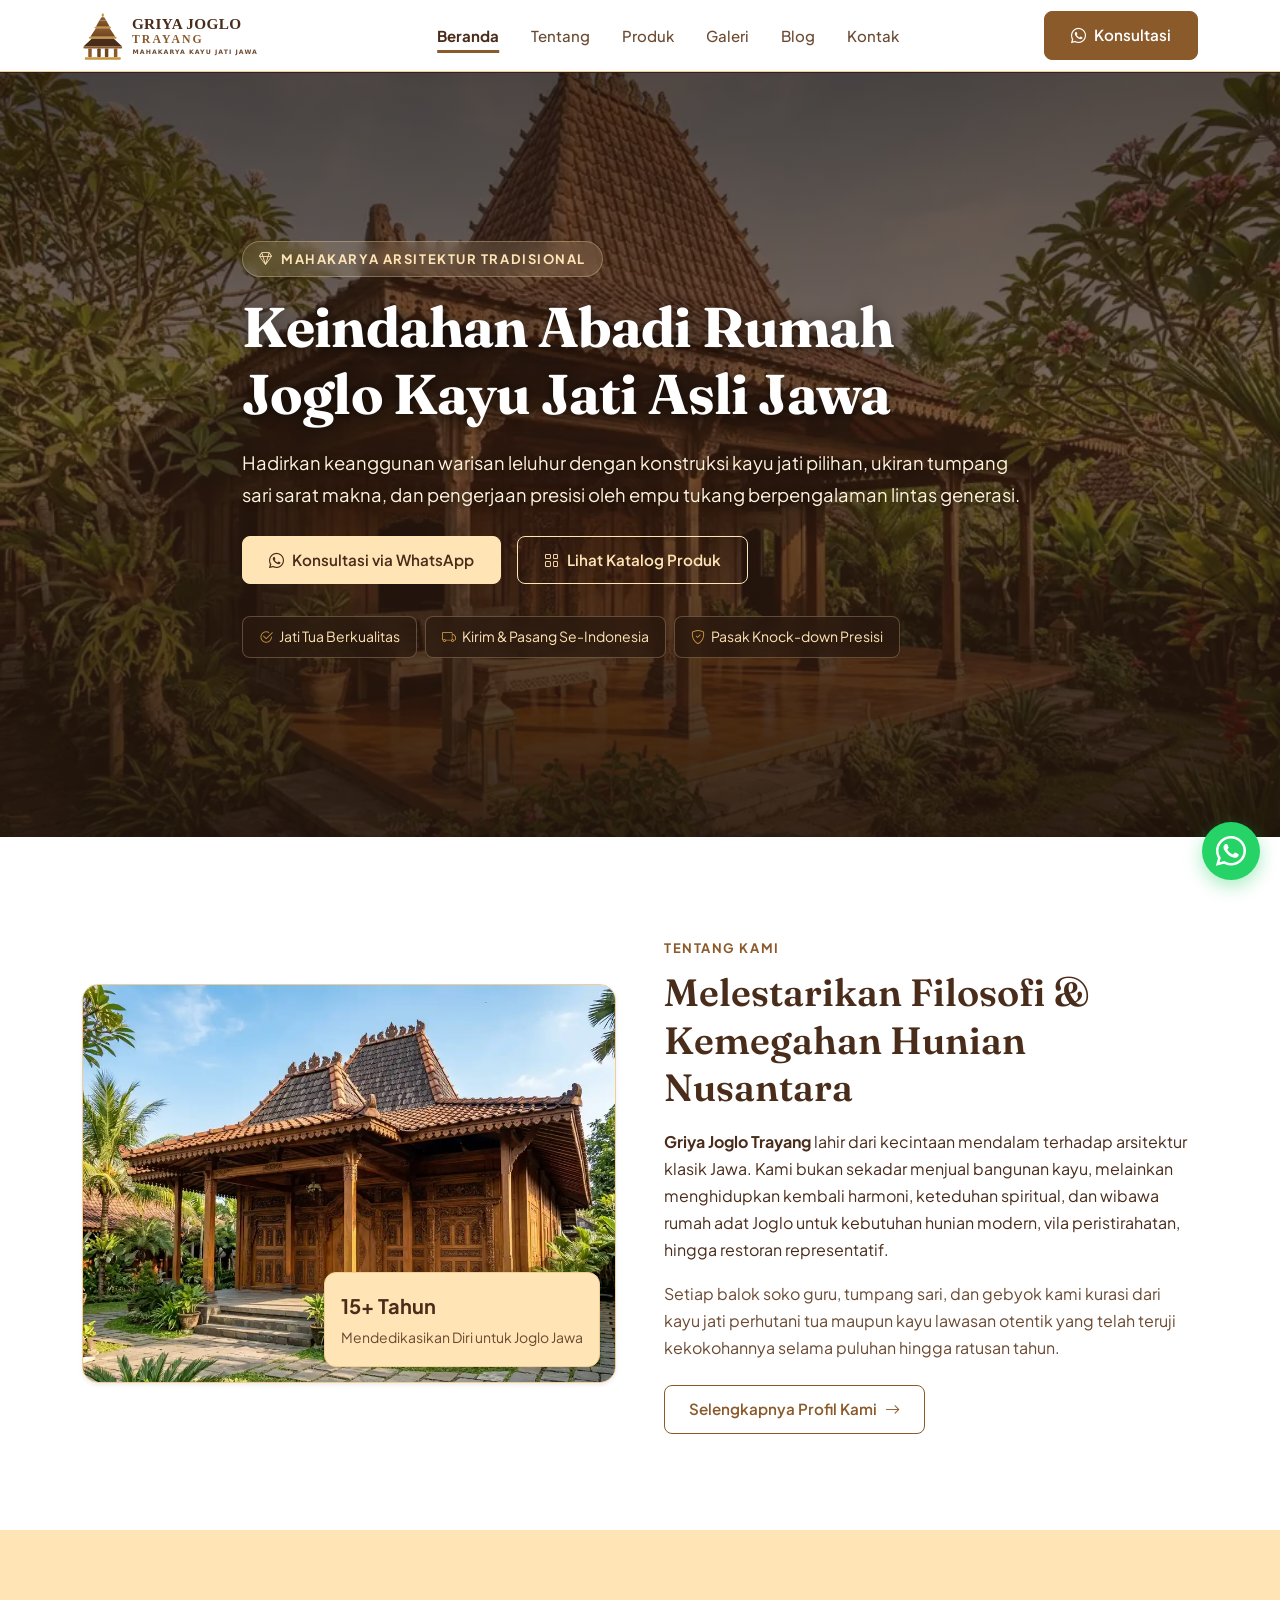
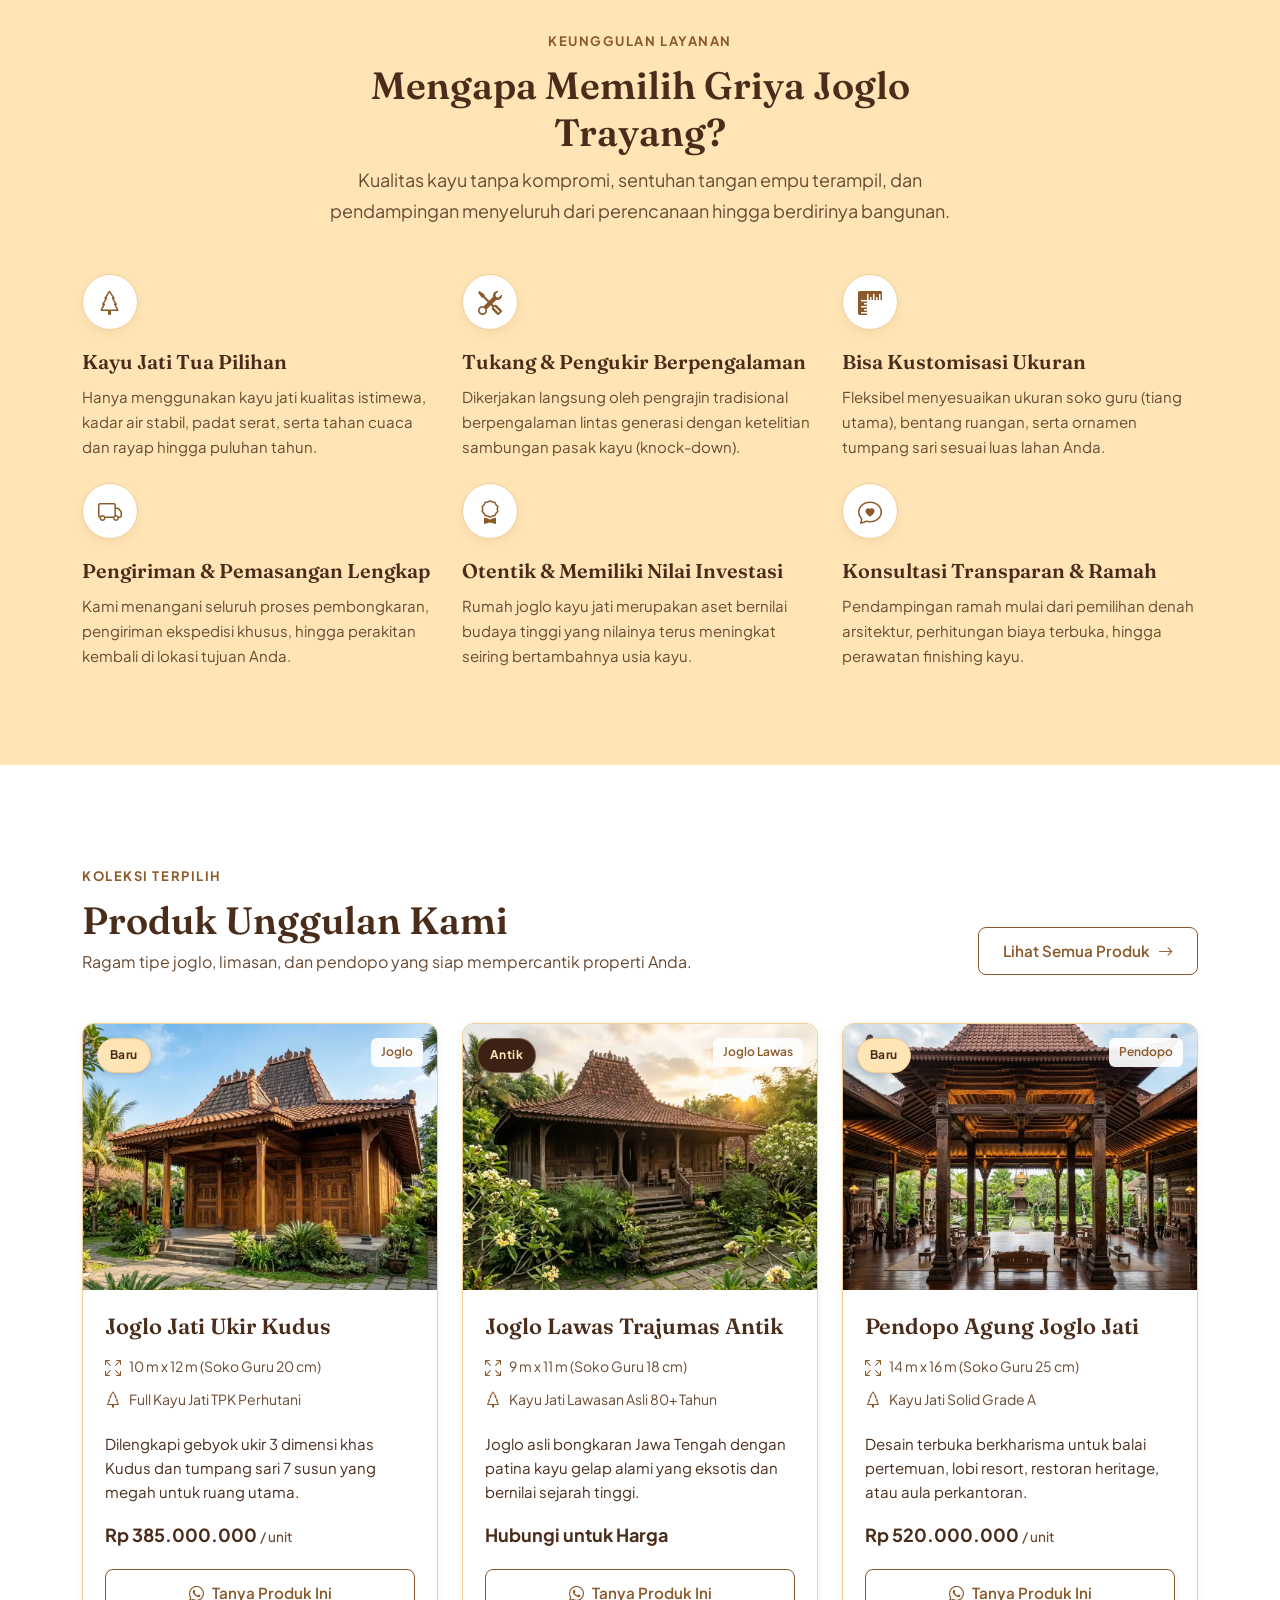
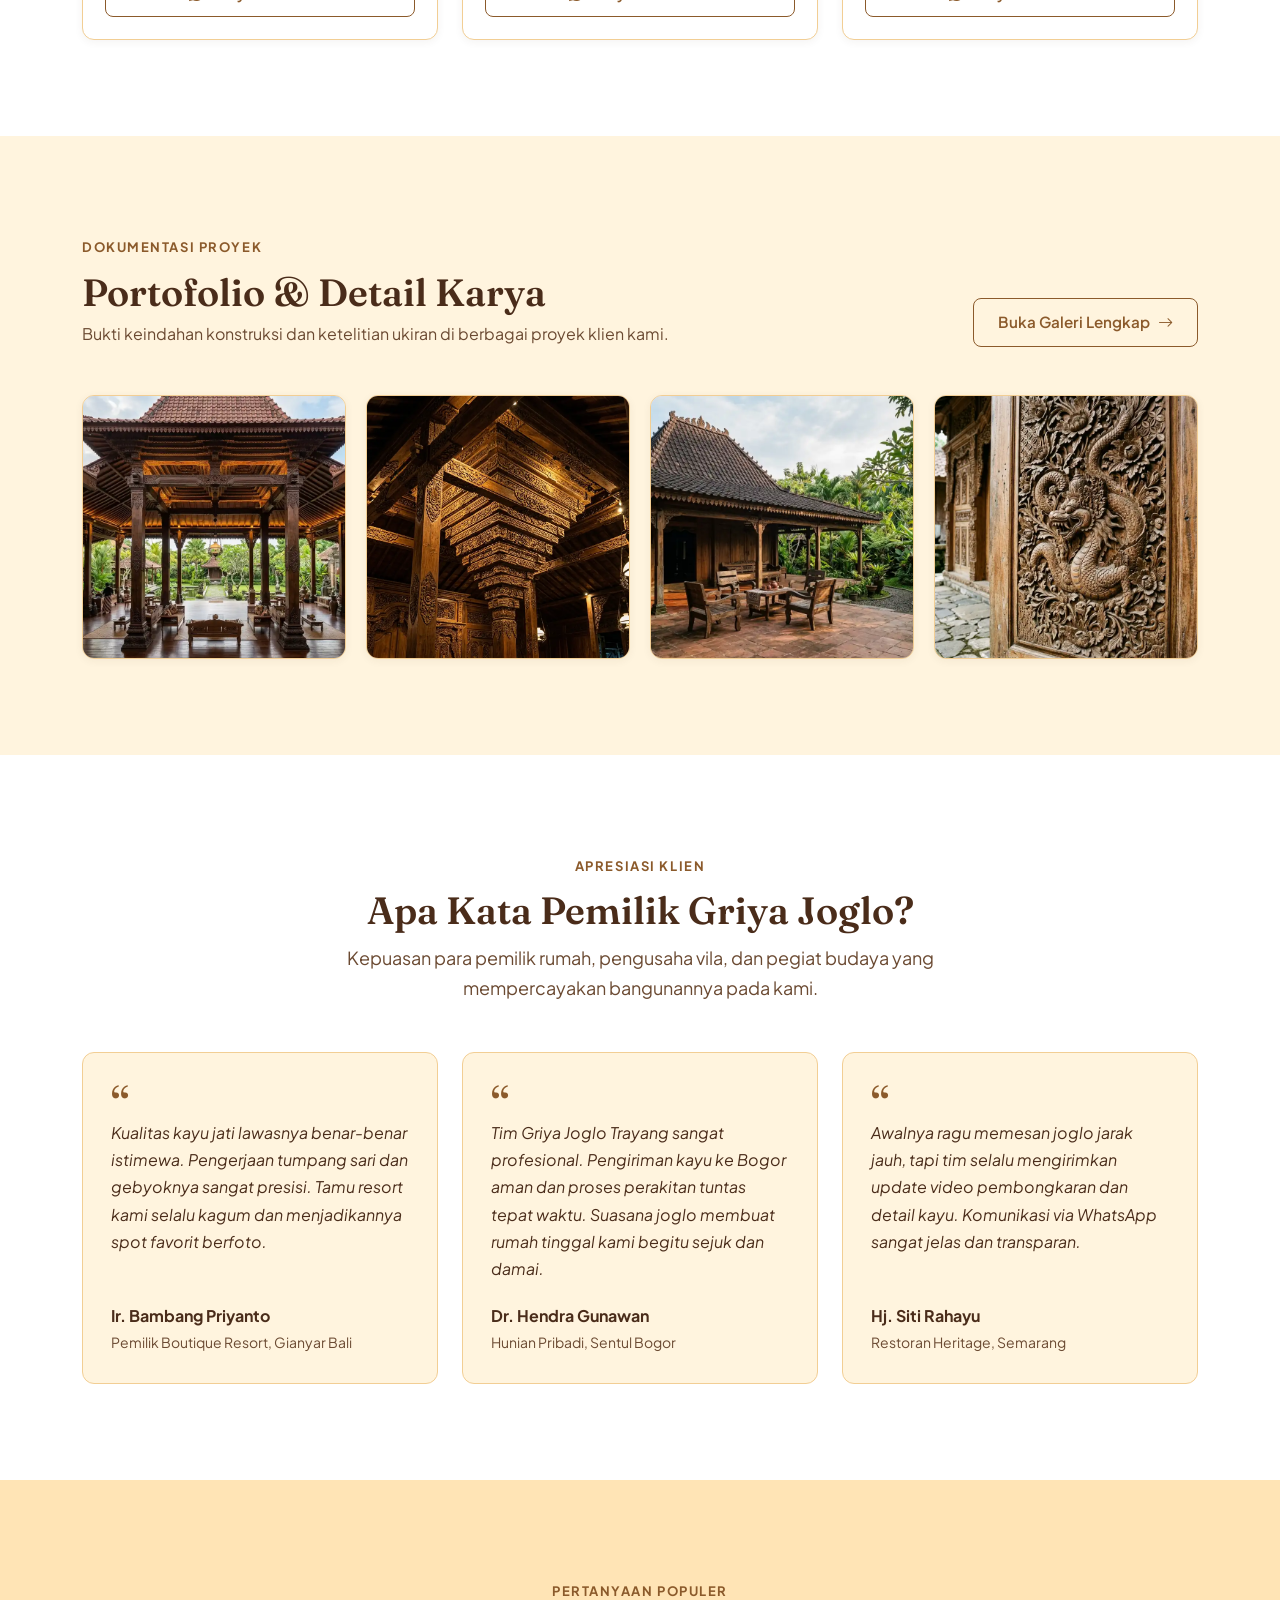
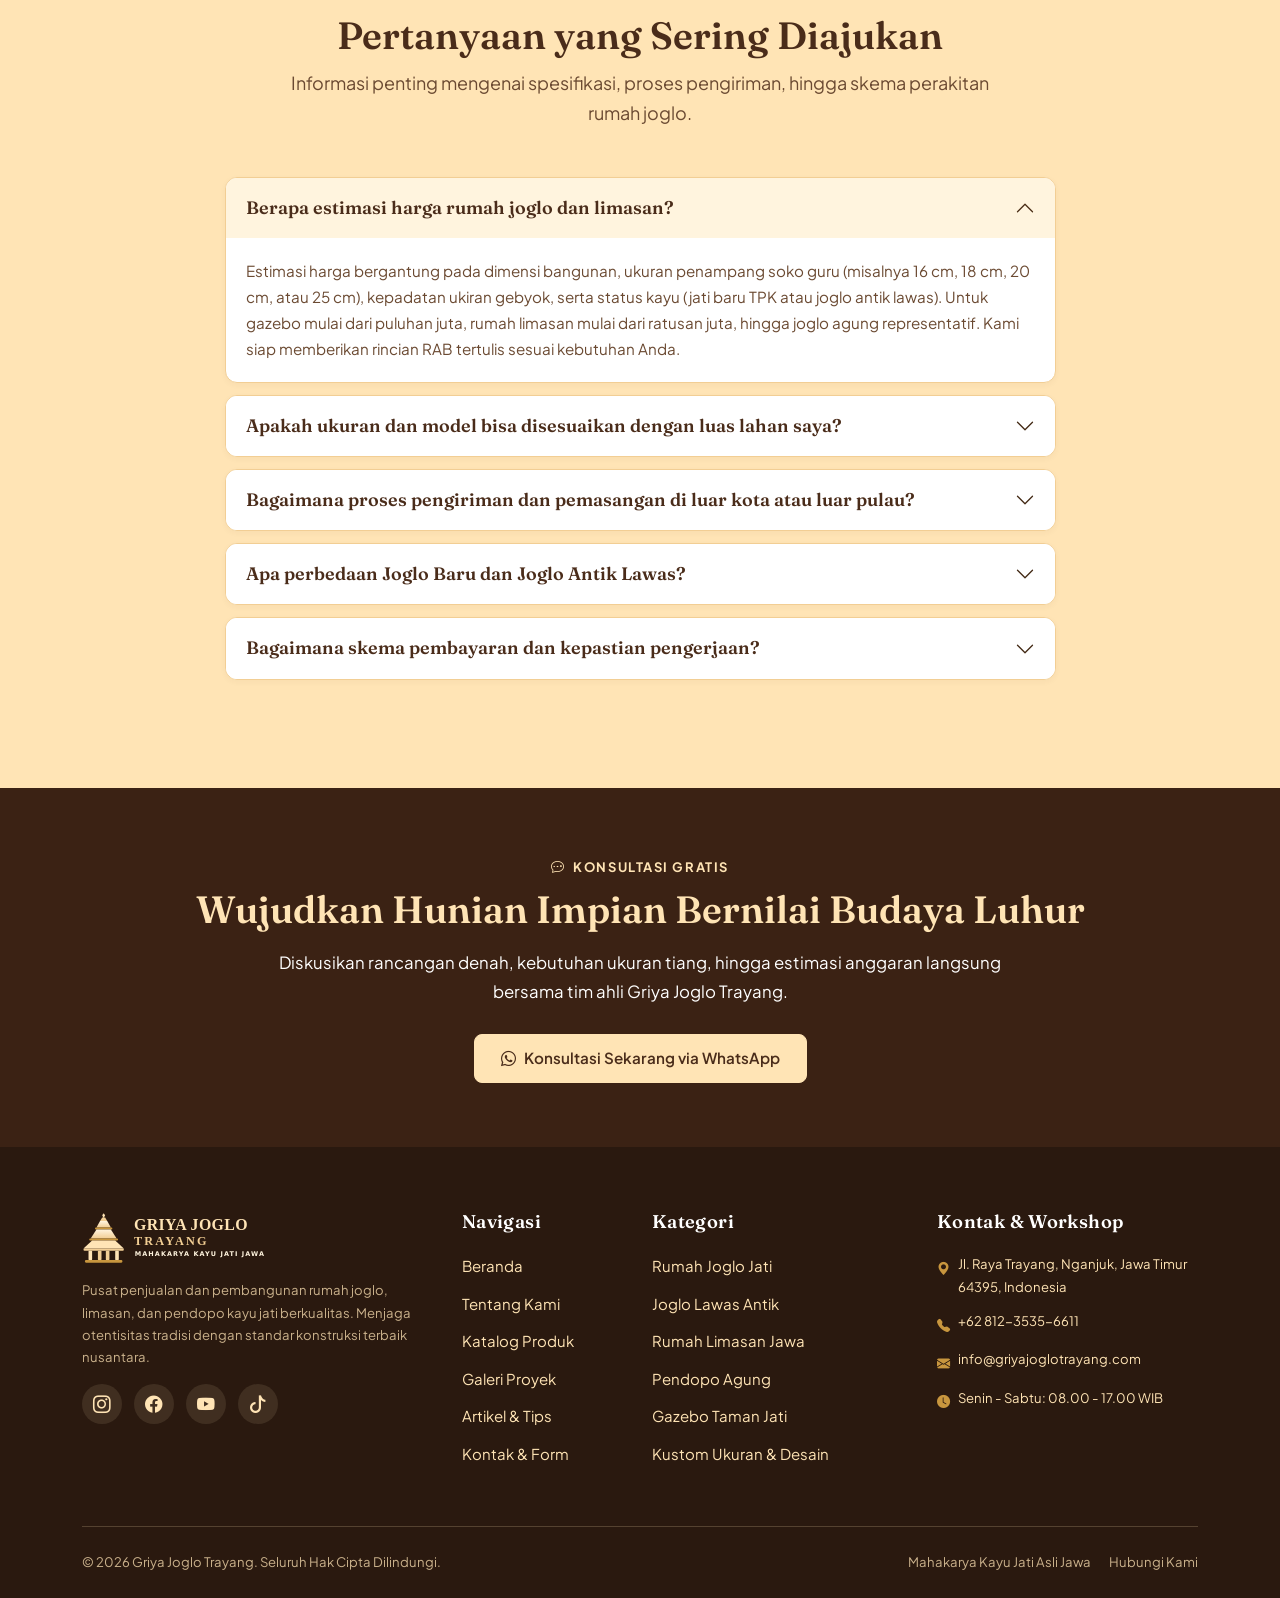
==== commit 7bb0f61f: "chore: update workshop and office location to Nganjuk, Jawa Timur across all pages" ====
--- a/index.html
+++ b/index.html
@@ -50,9 +50,9 @@
         "address": {
           "@type": "PostalAddress",
           "streetAddress": "Jl. Raya Trayang",
-          "addressLocality": "Klaten",
-          "addressRegion": "Jawa Tengah",
-          "postalCode": "57463",
+          "addressLocality": "Nganjuk",
+          "addressRegion": "Jawa Timur",
+          "postalCode": "64395",
           "addressCountry": "ID"
         }
       },
@@ -66,9 +66,9 @@
         "address": {
           "@type": "PostalAddress",
           "streetAddress": "Jl. Raya Trayang",
-          "addressLocality": "Klaten",
-          "addressRegion": "Jawa Tengah",
-          "postalCode": "57463",
+          "addressLocality": "Nganjuk",
+          "addressRegion": "Jawa Timur",
+          "postalCode": "64395",
           "addressCountry": "ID"
         }
       },
@@ -640,7 +640,7 @@
           <ul class="footer-nav text-moccasin opacity-90 small">
             <li class="d-flex gap-2">
               <i class="bi bi-geo-alt-fill text-gold mt-1"></i>
-              <span>Jl. Raya Trayang, Klaten, Jawa Tengah 57463, Indonesia</span>
+              <span>Jl. Raya Trayang, Nganjuk, Jawa Timur 64395, Indonesia</span>
             </li>
             <li class="d-flex gap-2">
               <i class="bi bi-telephone-fill text-gold mt-1"></i>
